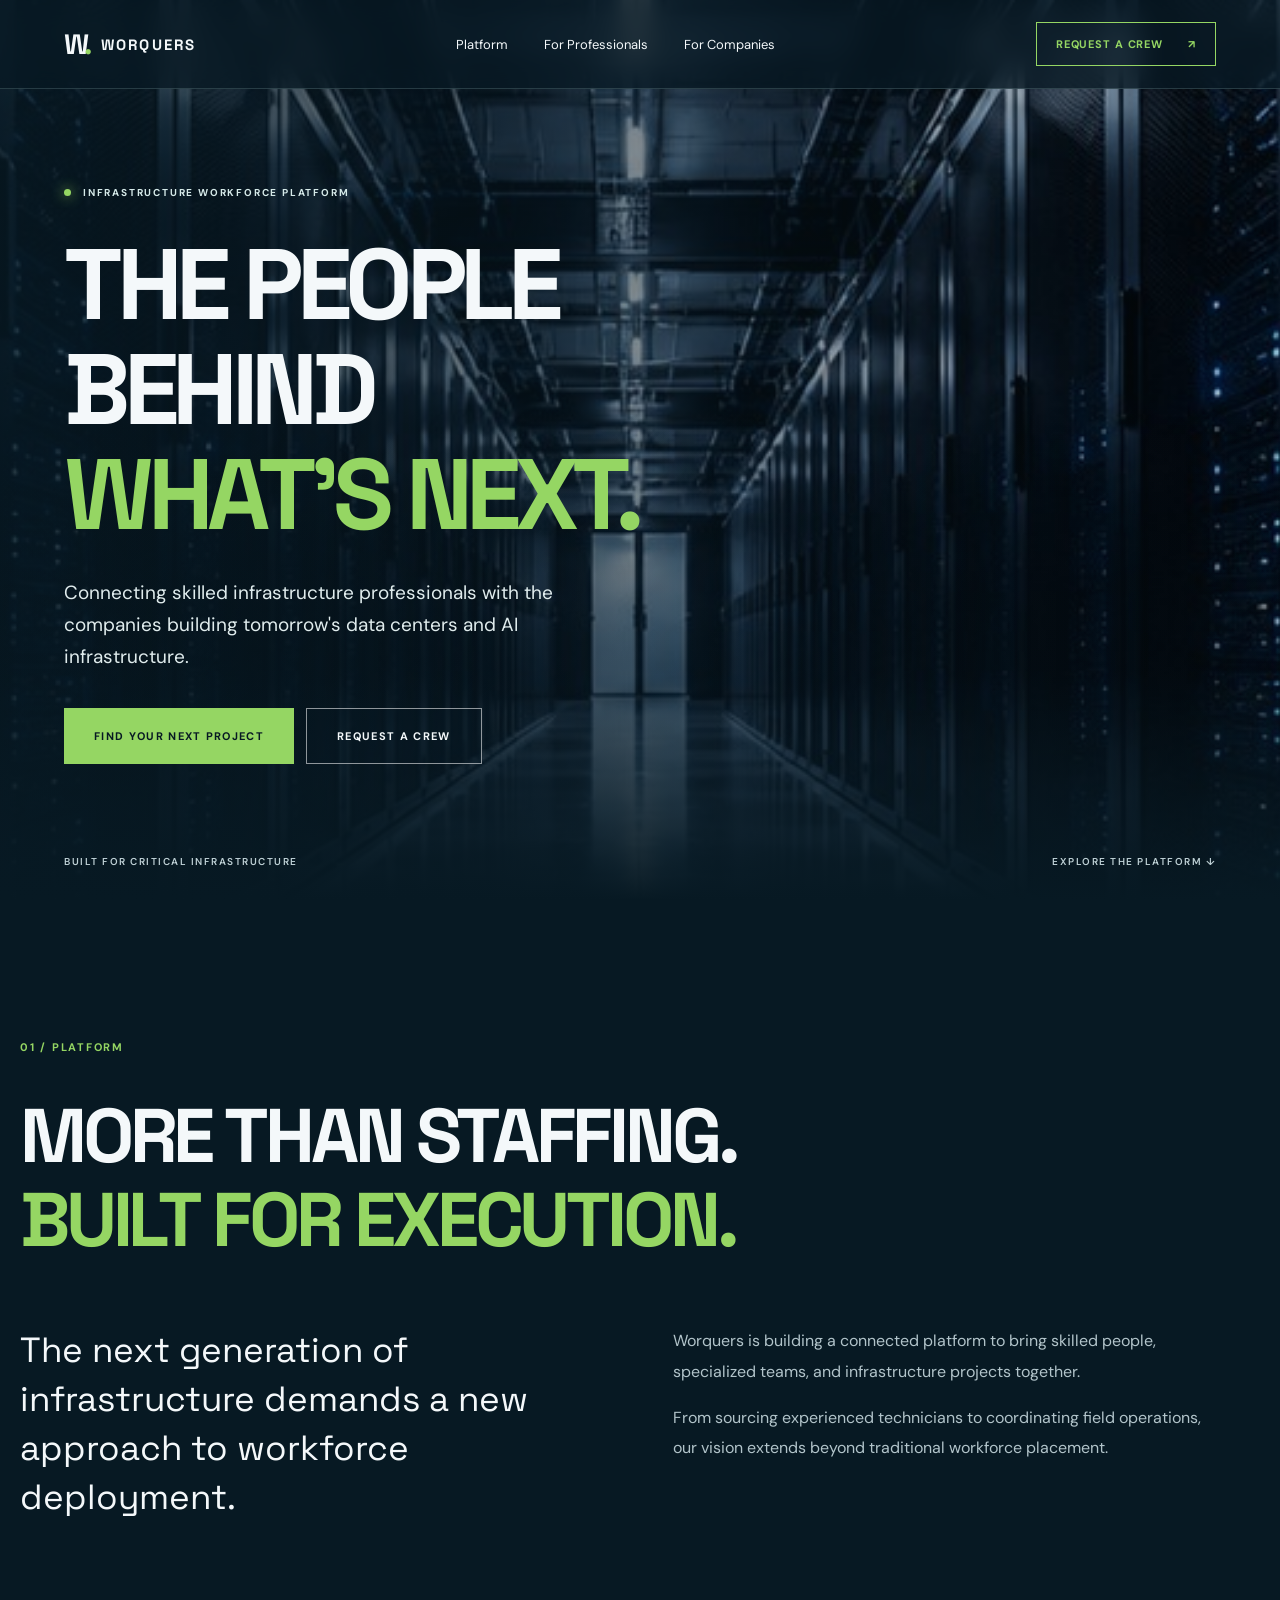
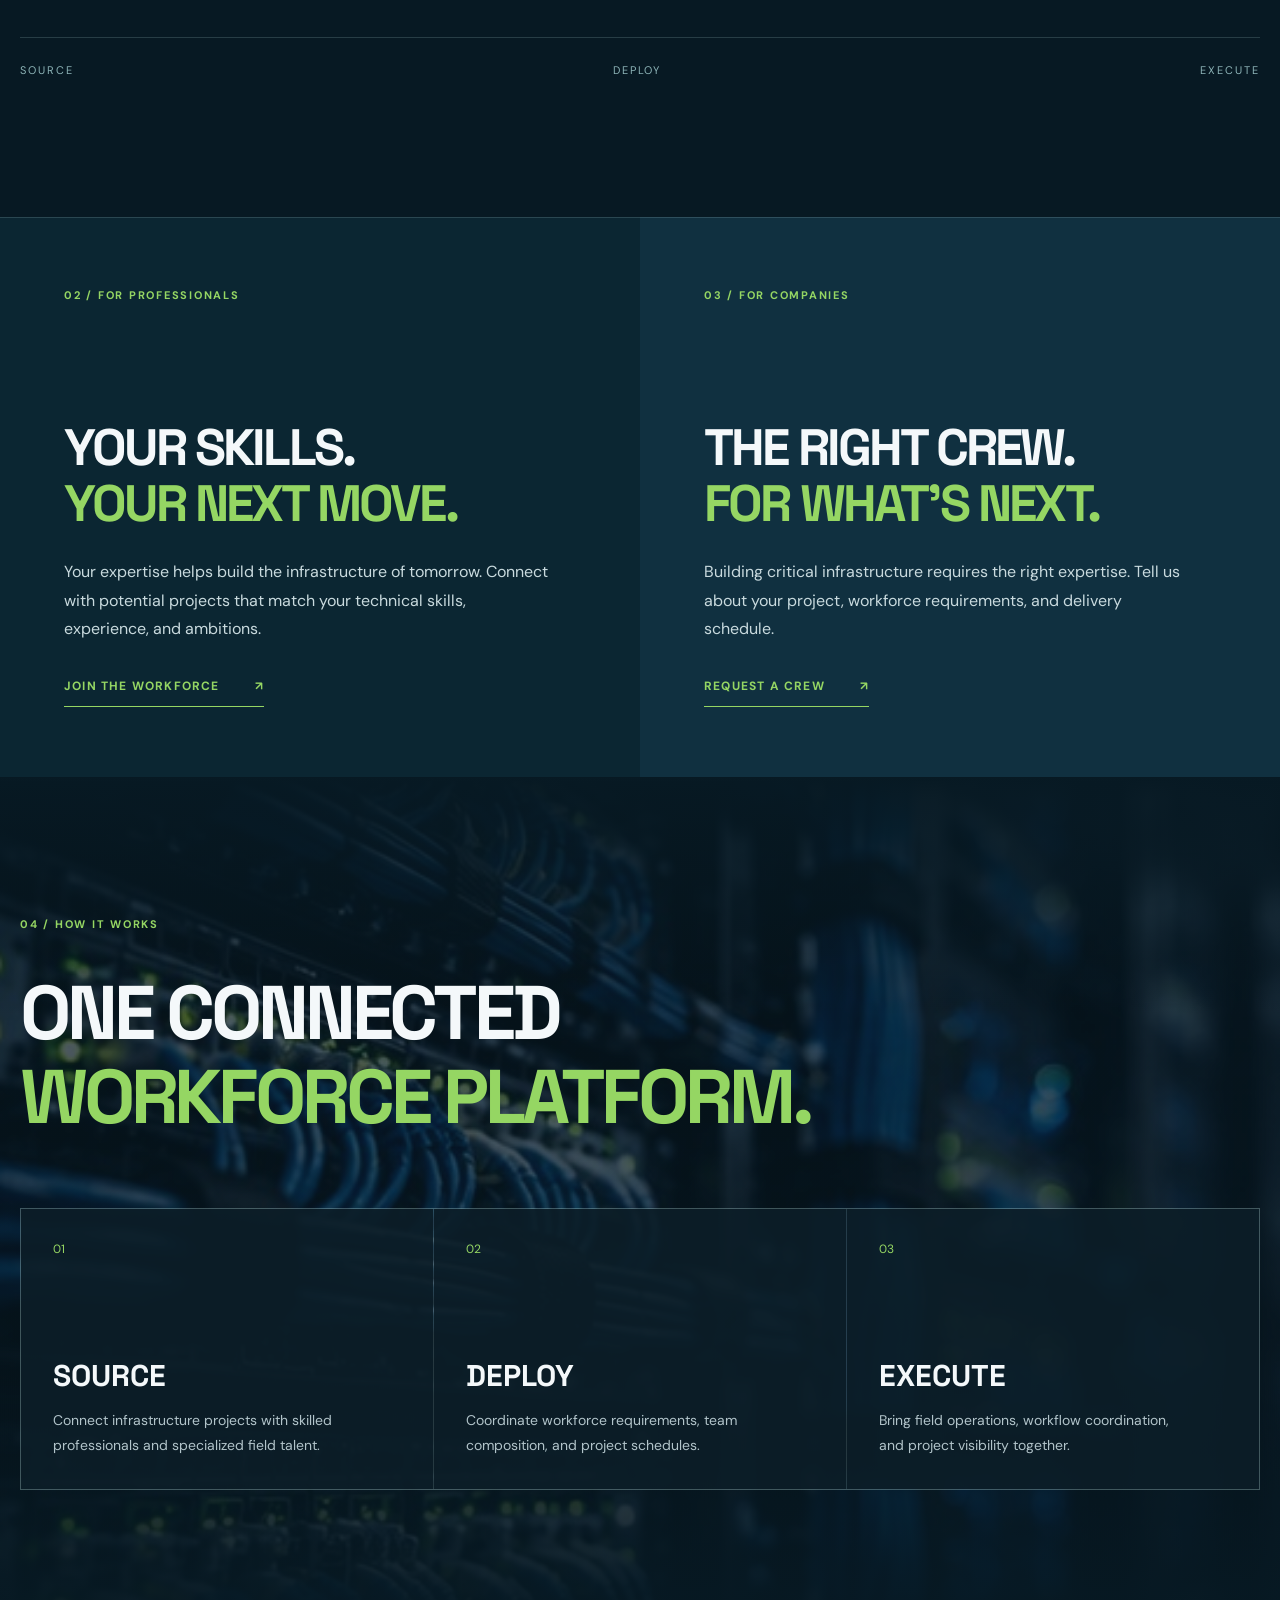
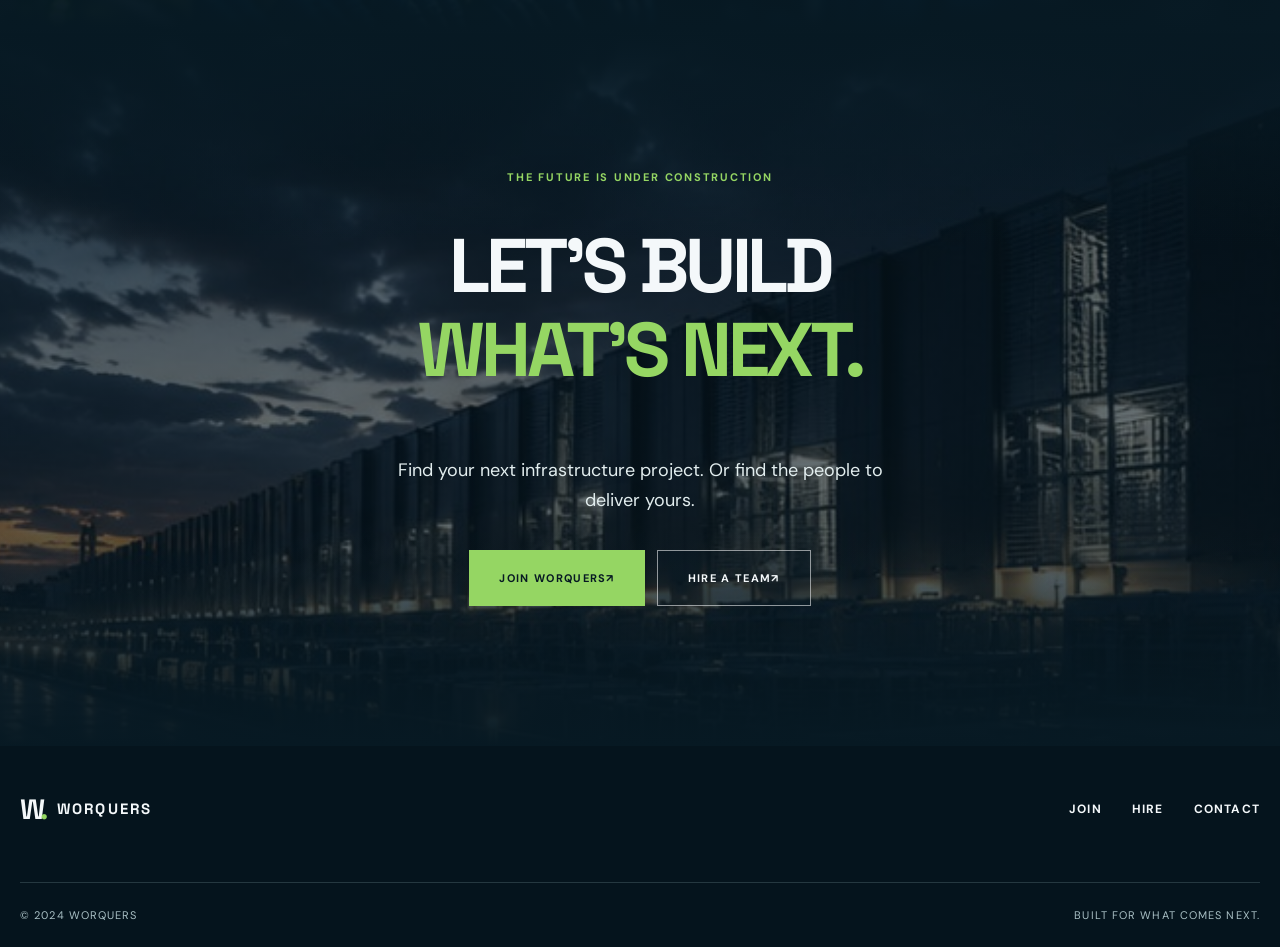
==== index.html @ f6c460f7 "google analytics" ====
<!DOCTYPE html>
<html lang="en">

<head>
  <!-- Google tag (gtag.js) -->
  <script async src="https://www.googletagmanager.com/gtag/js?id=G-PZF5HJV516"></script>
  <script>
    window.dataLayer = window.dataLayer || [];
    function gtag() { dataLayer.push(arguments); }
    gtag('js', new Date());

    gtag('config', 'G-PZF5HJV516');
  </script>
  <meta charset="UTF-8">
  <meta name="viewport" content="width=device-width, initial-scale=1">

  <meta name="theme-color" content="#071923">

  <meta name="description"
    content="Worquers connects skilled infrastructure professionals with the companies building the next generation of data centers.">

  <title>Worquers — The People Behind What's Next</title>

  <link rel="preconnect" href="https://fonts.googleapis.com">

  <link rel="preconnect" href="https://fonts.gstatic.com" crossorigin>

  <link
    href="https://fonts.googleapis.com/css2?family=DM+Sans:wght@400;500;600;700&family=Space+Grotesk:wght@400;500;600;700&display=swap"
    rel="stylesheet">

  <link rel="stylesheet" href="style.css">
</head>

<body>

  <!-- HEADER -->

  <header class="site-header">
    <div class="nav-container">

      <a class="brand" href="#top" aria-label="Worquers home">
        <span class="brand-mark">W<span>.</span></span>
        <span class="brand-name">WORQUERS</span>
      </a>

      <nav class="desktop-nav" aria-label="Main navigation">
        <a href="#platform">Platform</a>
        <a href="#professionals">For Professionals</a>
        <a href="#companies">For Companies</a>
      </nav>

      <a class="header-cta" href="mailto:hire@worquers.com?subject=Request%20a%20Crew">
        REQUEST A CREW <span>↗</span>
      </a>

      <details class="mobile-menu">
        <summary aria-label="Open navigation menu">
          <span class="menu-icon"></span>
        </summary>

        <nav aria-label="Mobile navigation">
          <a href="#platform">Platform</a>
          <a href="#professionals">For Professionals</a>
          <a href="#companies">For Companies</a>
          <a class="btn btn-primary" href="join.html">
            JOIN WORQUERS
          </a>
          <a href="mailto:hire@worquers.com">Request a Crew</a>
        </nav>
      </details>

    </div>
  </header>


  <main id="top">

    <!-- HERO -->

    <section class="hero" aria-labelledby="hero-title">

      <div class="hero-background" aria-hidden="true"></div>

      <div class="hero-inner">

        <div class="hero-content">

          <div class="eyebrow">
            <span class="status-dot"></span>
            INFRASTRUCTURE WORKFORCE PLATFORM
          </div>

          <h1 id="hero-title">
            THE PEOPLE<br>
            BEHIND<br>
            <span>WHAT'S NEXT.</span>
          </h1>

          <p class="hero-description">
            Connecting skilled infrastructure
            professionals with the companies
            building tomorrow's data centers
            and AI infrastructure.
          </p>

          <div class="hero-buttons">

            <a class="btn btn-primary" href="join.html">
              FIND YOUR NEXT PROJECT
            </a>

            <a class="btn btn-outline" href="mailto:hire@worquers.com?subject=Request%20a%20Crew">
              REQUEST A CREW
            </a>

          </div>

        </div>

      </div>

      <div class="hero-bottom">
        <span>BUILT FOR CRITICAL INFRASTRUCTURE</span>
        <span>EXPLORE THE PLATFORM ↓</span>
      </div>

    </section>


    <!-- PLATFORM -->

    <section class="platform section" id="platform">

      <div class="container">

        <div class="section-heading">
          <span class="section-number">01 / PLATFORM</span>

          <h2>
            MORE THAN STAFFING.<br>
            <span>BUILT FOR EXECUTION.</span>
          </h2>
        </div>

        <div class="platform-layout">

          <p class="platform-lead">
            The next generation of infrastructure
            demands a new approach to workforce
            deployment.
          </p>

          <div class="platform-description">
            <p>
              Worquers is building a connected
              platform to bring skilled people,
              specialized teams, and infrastructure
              projects together.
            </p>

            <p>
              From sourcing experienced technicians
              to coordinating field operations,
              our vision extends beyond traditional
              workforce placement.
            </p>
          </div>

        </div>

        <div class="platform-divider"></div>

        <div class="platform-labels">
          <span>SOURCE</span>
          <span>DEPLOY</span>
          <span>EXECUTE</span>
        </div>

      </div>

    </section>


    <!-- TWO AUDIENCES -->

    <section class="audiences">

      <article class="audience-card" id="professionals">

        <span class="audience-number">
          02 / FOR PROFESSIONALS
        </span>

        <div class="audience-content">

          <h2>
            YOUR SKILLS.<br>
            <span>YOUR NEXT MOVE.</span>
          </h2>

          <p>
            Your expertise helps build the
            infrastructure of tomorrow.
            Connect with potential projects
            that match your technical skills,
            experience, and ambitions.
          </p>

          <a class="inline-link" href="join.html">
            JOIN THE WORKFORCE<span>↗</span>
          </a>

        </div>

      </article>

      <article class="audience-card audience-companies" id="companies">

        <span class="audience-number">
          03 / FOR COMPANIES
        </span>

        <div class="audience-content">

          <h2>
            THE RIGHT CREW.<br>
            <span>FOR WHAT'S NEXT.</span>
          </h2>

          <p>
            Building critical infrastructure
            requires the right expertise.
            Tell us about your project,
            workforce requirements, and
            delivery schedule.
          </p>

          <a class="inline-link" href="mailto:hire@worquers.com?subject=Workforce%20Inquiry">
            REQUEST A CREW <span>↗</span>
          </a>

        </div>

      </article>

    </section>


    <!-- CAPABILITIES -->

    <section class="capabilities section" id="capabilities">

      <div class="capabilities-background" aria-hidden="true"></div>

      <div class="container">

        <span class="section-number">
          04 / HOW IT WORKS
        </span>

        <h2>
          ONE CONNECTED<br>
          <span>WORKFORCE PLATFORM.</span>
        </h2>

        <div class="capability-grid">

          <article class="capability">
            <span class="capability-index">01</span>
            <h3>SOURCE</h3>
            <p>
              Connect infrastructure projects
              with skilled professionals and
              specialized field talent.
            </p>
          </article>

          <article class="capability">
            <span class="capability-index">02</span>
            <h3>DEPLOY</h3>
            <p>
              Coordinate workforce requirements,
              team composition, and project
              schedules.
            </p>
          </article>

          <article class="capability">
            <span class="capability-index">03</span>
            <h3>EXECUTE</h3>
            <p>
              Bring field operations, workflow
              coordination, and project
              visibility together.
            </p>
          </article>

        </div>

      </div>

    </section>


    <!-- FINAL CTA -->

    <section class="closing section">

      <div class="closing-background" aria-hidden="true"></div>

      <div class="container closing-content">

        <span class="section-number">
          THE FUTURE IS UNDER CONSTRUCTION
        </span>

        <h2>
          LET'S BUILD<br>
          <span>WHAT'S NEXT.</span>
        </h2>

        <p>
          Find your next infrastructure project.
          Or find the people to deliver yours.
        </p>

        <div class="hero-buttons closing-buttons">

          <a class="btn btn-primary" href="join.html">
            JOIN WORQUERS <span>↗</span>
          </a>

          <a class="btn btn-outline" href="mailto:hire@worquers.com?subject=Request%20a%20Crew">
            HIRE A TEAM <span>↗</span>
          </a>

        </div>

      </div>

    </section>

  </main>


  <!-- FOOTER -->

  <footer class="footer">

    <div class="container footer-main">

      <a class="brand" href="#top">
        <span class="brand-mark">W<span>.</span></span>
        <span class="brand-name">WORQUERS</span>
      </a>

      <div class="footer-links">
        <a href="join.html">JOIN</a>
        <a href="mailto:hire@worquers.com">HIRE</a>
        <a href="mailto:info@worquers.com">CONTACT</a>
      </div>

    </div>

    <div class="container footer-bottom">
      <span>© 2024 WORQUERS</span>
      <span>BUILT FOR WHAT COMES NEXT.</span>
    </div>

  </footer>

</body>

</html>
---- style.css ----
:root {
    color-scheme: dark;

    --bg: #071923;
    --surface: #0b2632;

    --white: #f4f8fa;
    --muted: #b2c4ca;

    --blue: #0068af;
    --teal: #04778c;
    --green: #3aa675;
    --lime: #95d663;

    --line: rgba(180, 220, 220, 0.18);

    --font: "DM Sans", sans-serif;
    --display: "Space Grotesk", sans-serif;
}

/* RESET */

* {
    box-sizing: border-box;
}

html {
    scroll-behavior: smooth;
    scroll-padding-top: 90px;
}

body {
    margin: 0;
    background: var(--bg);
    color: var(--white);
    font-family: var(--font);
}

a {
    text-decoration: none;
    color: inherit;
}

a:focus-visible,
summary:focus-visible {
    outline: 2px solid var(--lime);
    outline-offset: 4px;
}

h1,
h2,
h3,
p {
    margin-top: 0;
}

h1,
h2,
h3 {
    font-family: var(--display);
}

.container {
    width: min(100% - 40px, 1320px);
    margin-inline: auto;
}

/* HEADER */

.site-header {
    position: absolute;
    top: 0;
    left: 0;
    z-index: 100;
    width: 100%;
    background: rgba(7, 25, 35, 0.75);
    backdrop-filter: blur(14px);
    border-bottom: 1px solid var(--line);
}

.nav-container {
    max-width: 1440px;
    min-height: 78px;
    margin: auto;
    padding: 0 24px;

    display: flex;
    align-items: center;
    justify-content: space-between;
    gap: 20px;
}

.brand {
    display: inline-flex;
    align-items: center;
    gap: 13px;
    white-space: nowrap;
}

.brand-mark {
    font: 700 28px var(--display);
    letter-spacing: -0.14em;
}

.brand-mark span {
    color: var(--lime);
}

.brand-name {
    font: 700 15px var(--display);
    letter-spacing: 0.14em;
}

.desktop-nav,
.header-cta {
    display: none;
}

.mobile-menu {
    position: relative;
}

.mobile-menu summary {
    width: 44px;
    height: 44px;
    display: flex;
    align-items: center;
    justify-content: center;
    border: 1px solid var(--line);
    cursor: pointer;
    list-style: none;
}

.mobile-menu summary::-webkit-details-marker {
    display: none;
}

.menu-icon,
.menu-icon::before,
.menu-icon::after {
    display: block;
    width: 20px;
    height: 2px;
    position: relative;
    background: var(--white);
}

.menu-icon::before,
.menu-icon::after {
    content: "";
    position: absolute;
    left: 0;
}

.menu-icon::before {
    top: -6px;
}

.menu-icon::after {
    top: 6px;
}

.mobile-menu nav {
    position: absolute;
    top: 55px;
    right: 0;
    width: min(300px, 85vw);
    padding: 12px;
    background: #0a2531;
    border: 1px solid var(--line);
    box-shadow: 0 20px 50px #0007;
}

.mobile-menu nav a {
    display: block;
    padding: 14px;
    border-bottom: 1px solid var(--line);
    font-size: 14px;
}

/* HERO */

.hero {
    position: relative;
    isolation: isolate;
    display: flex;
    align-items: center;
    min-height: 760px;
    min-height: 100svh;
    padding: 145px 0 110px;
    overflow: hidden;
}

.hero-background {
    position: absolute;
    inset: 0;
    z-index: -2;

    background:
        linear-gradient(90deg,
            rgba(7, 25, 35, 0.85) 0%,
            rgba(7, 25, 35, 0.47) 55%,
            rgba(7, 25, 35, 0.18) 100%),
        url("worquers-background-images/hero-datacenter.jpg") center / cover no-repeat;
}

.hero::after {
    content: "";
    position: absolute;
    inset: 0;
    z-index: -1;
    pointer-events: none;

    background: linear-gradient(to bottom,
            transparent 45%,
            rgba(7, 25, 35, 0.15) 75%,
            var(--bg) 100%);
}

.hero-inner {
    width: min(100% - 48px, 1320px);
    margin: auto;
}

.hero-content {
    max-width: 820px;
}

.eyebrow {
    display: flex;
    align-items: center;
    gap: 12px;
    margin-bottom: 33px;
    font-size: 10px;
    font-weight: 700;
    letter-spacing: 0.18em;
    color: #d6eae9;
}

.status-dot {
    width: 7px;
    height: 7px;
    flex-shrink: 0;
    border-radius: 50%;
    background: var(--lime);
    box-shadow: 0 0 13px var(--lime);
}

h1 {
    font-size: clamp(46px, 9vw, 100px);
    line-height: 1.05;
    letter-spacing: -0.065em;
    margin-bottom: 30px;
}

h1 span {
    color: var(--lime);
}

.hero-description {
    max-width: 510px;
    margin-bottom: 35px;
    color: #e0eced;
    font-size: clamp(16px, 1.6vw, 19px);
    line-height: 1.7;
}

.hero-buttons {
    display: flex;
    flex-wrap: wrap;
    gap: 12px;
}


/* WORQUERS — MINIMALIST BUTTONS */

.btn {
    display: inline-flex;
    align-items: center;
    justify-content: center;

    min-height: 56px;
    padding: 18px 30px;

    font-family: var(--font);
    font-size: 11px;
    font-weight: 700;
    letter-spacing: 0.12em;
    text-align: center;

    border-radius: 0;
    transition:
        background-color 0.25s ease,
        border-color 0.25s ease;
}

.btn:hover {
    transform: none;
}

.btn-primary {
    background: var(--lime);
    color: var(--bg);
}

.btn-primary:hover {
    background: #b3e061;
}

.btn-outline {
    background: rgba(7, 25, 35, 0.35);
    border: 1px solid rgba(255, 255, 255, 0.55);
    color: var(--white);
}

.btn-outline:hover {
    border-color: var(--lime);
    background: rgba(7, 25, 35, 0.75);
}


.hero-bottom {
    position: absolute;
    z-index: 2;
    bottom: 32px;
    left: 24px;
    right: 24px;

    display: flex;
    justify-content: space-between;
    gap: 20px;

    font-size: 10px;
    font-weight: 600;
    letter-spacing: 0.15em;
    color: #bed0d5;
}

.hero-bottom span:last-child {
    display: none;
}

/* SHARED SECTION STYLES */

.section {
    position: relative;
    padding: 100px 0;
    isolation: isolate;
    overflow: hidden;
}

.section-number {
    display: block;
    margin-bottom: 40px;
    color: var(--lime);
    font-size: 11px;
    font-weight: 700;
    letter-spacing: 0.16em;
}

h2 {
    font-size: clamp(36px, 6vw, 76px);
    line-height: 1.1;
    letter-spacing: -0.055em;
}

h2 span {
    color: var(--lime);
}

/* PLATFORM */

.platform {
    background: var(--bg);
}

.section-heading {
    margin-bottom: 65px;
}

.platform-layout {
    display: grid;
    grid-template-columns: 1fr;
    gap: 28px;
}

.platform-lead {
    max-width: 550px;
    font-family: var(--display);
    font-size: clamp(22px, 3vw, 35px);
    line-height: 1.4;
}

.platform-description {
    max-width: 540px;
}

.platform-description p {
    color: var(--muted);
    font-size: 16px;
    line-height: 1.9;
}

.platform-divider {
    margin-top: 80px;
    height: 1px;
    background: var(--line);
}

.platform-labels {
    display: flex;
    flex-wrap: wrap;
    justify-content: space-between;
    gap: 20px;
    padding-top: 25px;

    color: #8eb5b8;
    font-size: 11px;
    letter-spacing: 0.18em;
}

/* AUDIENCE SECTIONS */

.audiences {
    display: grid;
    grid-template-columns: 1fr;
}

.audience-card {
    min-height: 500px;
    padding: 65px 28px;
    display: flex;
    flex-direction: column;
    justify-content: space-between;

    background: #0b2632;
    border-top: 1px solid var(--line);
}

.audience-companies {
    background: #103040;
}

.audience-number {
    font-size: 11px;
    font-weight: 700;
    letter-spacing: 0.16em;
    color: var(--lime);
}

.audience-content {
    max-width: 560px;
}

.audience-content h2 {
    font-size: clamp(35px, 4vw, 60px);
    margin-bottom: 25px;
}

.audience-content p {
    max-width: 490px;
    color: #c9dade;
    font-size: 16px;
    line-height: 1.8;
    margin-bottom: 30px;
}

.inline-link {
    display: inline-flex;
    align-items: center;
    gap: 35px;
    padding-bottom: 12px;
    border-bottom: 1px solid var(--lime);

    color: var(--lime);
    font-size: 12px;
    font-weight: 700;
    letter-spacing: 0.1em;
}

.inline-link:hover {
    color: white;
}

/* CAPABILITIES */

.capabilities {
    background: var(--bg);
}

.capabilities-background {
    position: absolute;
    inset: 0;
    z-index: -2;

    background:
        linear-gradient(rgba(7, 25, 35, 0.70),
            rgba(7, 25, 35, 0.77)),
        url("worquers-background-images/capabilities-bg.jpg") center / cover no-repeat;
}

.capabilities::after {
    content: "";
    position: absolute;
    inset: 0;
    z-index: -1;

    background: linear-gradient(to bottom,
            var(--bg),
            transparent 28%,
            transparent 70%,
            var(--bg));
    pointer-events: none;
}

.capability-grid {
    margin-top: 70px;
    display: grid;
    grid-template-columns: 1fr;
    gap: 1px;
    background: var(--line);
    border: 1px solid var(--line);
}

.capability {
    min-height: 280px;
    padding: 32px;

    display: flex;
    flex-direction: column;

    background: rgba(7, 25, 35, 0.87);
}

.capability-index {
    font-size: 12px;
    color: var(--lime);
}

.capability h3 {
    margin-top: auto;
    margin-bottom: 13px;
    font-size: 30px;
}

.capability p {
    max-width: 300px;
    color: var(--muted);
    font-size: 14px;
    line-height: 1.75;
    margin-bottom: 0;
}

/* FINAL CTA */

.closing {
    min-height: 560px;
    display: flex;
    align-items: center;
    text-align: center;
}

.closing-background {
    position: absolute;
    inset: 0;
    z-index: -2;

    background:
        linear-gradient(rgba(7, 25, 35, 0.60),
            rgba(7, 25, 35, 0.65)),
        url("worquers-background-images/closing-bg.jpg") center / cover no-repeat;
}

.closing::after {
    content: "";
    position: absolute;
    inset: 0;
    z-index: -1;

    background: linear-gradient(to bottom,
            var(--bg),
            transparent 30%,
            transparent 70%,
            var(--bg));
    pointer-events: none;
}

.closing-content {
    max-width: 900px;
}

.closing p {
    margin: 28px auto 34px;
    max-width: 500px;
    color: #e2edee;
    font-size: 18px;
    line-height: 1.7;
}

.closing-buttons {
    justify-content: center;
}

/* FOOTER */

.footer {
    padding: 45px 0 25px;
    background: #05141d;
}

.footer-main {
    display: flex;
    flex-direction: column;
    gap: 35px;
    padding-bottom: 55px;
}

.footer-links {
    display: flex;
    flex-wrap: wrap;
    gap: 30px;
    font-size: 12px;
    font-weight: 700;
    letter-spacing: 0.1em;
}

.footer-links a:hover {
    color: var(--lime);
}

.footer-bottom {
    display: flex;
    flex-direction: column;
    gap: 15px;
    padding-top: 25px;

    border-top: 1px solid var(--line);

    color: #a9c0c5;
    font-size: 11px;
    letter-spacing: 0.10em;
}

/* TABLET */

@media (min-width: 700px) {

    .nav-container {
        padding: 0 5%;
    }

    .hero-inner {
        width: min(90%, 1320px);
    }

    .hero-bottom {
        left: 5%;
        right: 5%;
    }

    .platform-layout {
        grid-template-columns: 1fr 1fr;
        gap: 65px;
    }

    .audiences {
        grid-template-columns: 1fr 1fr;
    }

    .audience-card {
        padding: 70px 7%;
    }

    .capability-grid {
        grid-template-columns: repeat(3, 1fr);
    }

    .footer-main {
        flex-direction: row;
        align-items: center;
        justify-content: space-between;
    }

    .footer-bottom {
        flex-direction: row;
        justify-content: space-between;
    }
}

/* DESKTOP */

@media (min-width: 1024px) {

    .nav-container {
        min-height: 88px;
    }

    .desktop-nav {
        display: flex;
        align-items: center;
        gap: 36px;
        font-size: 13px;
    }

    .desktop-nav a:hover {
        color: var(--lime);
    }

    .header-cta {
        display: inline-flex;
        align-items: center;
        gap: 25px;

        padding: 14px 19px;
        border: 1px solid var(--lime);

        color: var(--lime);
        font-size: 11px;
        font-weight: 700;
        letter-spacing: 0.08em;
    }

    .header-cta:hover {
        background: rgba(149, 214, 99, 0.12);
    }

    .mobile-menu {
        display: none;
    }

    .hero {
        padding-top: 160px;
    }

    .hero-background {
        background-position: center;
    }

    .hero-content {
        max-width: 780px;
    }

    .hero-bottom span:last-child {
        display: inline;
    }

    .section {
        padding: 140px 0;
    }

    .audience-card {
        min-height: 560px;
        padding: 70px 10%;
    }
}

/* SMALL MOBILE */

@media (max-width: 480px) {

    .brand-name {
        font-size: 13px;
    }

    .hero {
        min-height: 720px;
    }

    .hero-buttons .btn {
        width: 100%;
    }

    h1 {
        font-size: clamp(43px, 10.5vw, 60px);
    }

    .eyebrow {
        font-size: 9px;
    }
}

/* ACCESSIBILITY */

@media (prefers-reduced-motion: reduce) {

    html {
        scroll-behavior: auto;
    }

    .btn {
        transition: none;
    }

    .btn:hover {
        transform: none;
    }
}
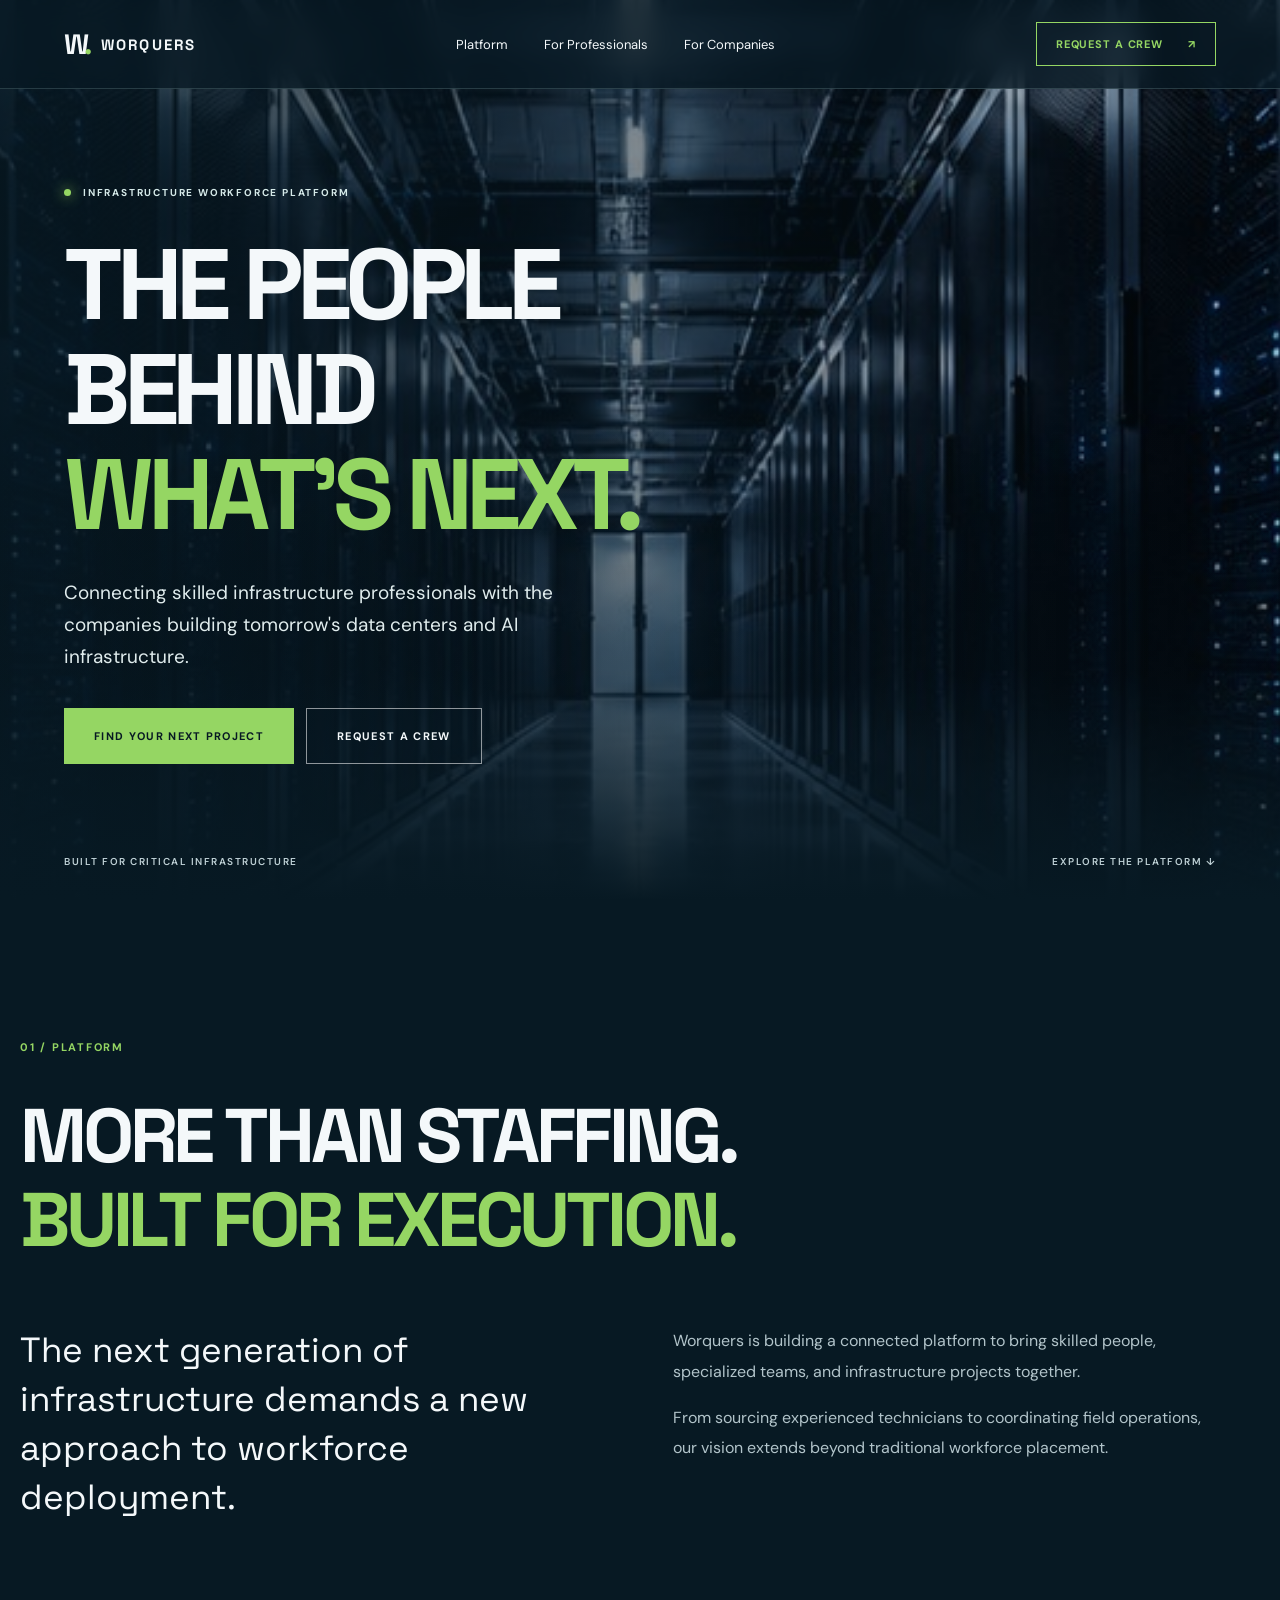
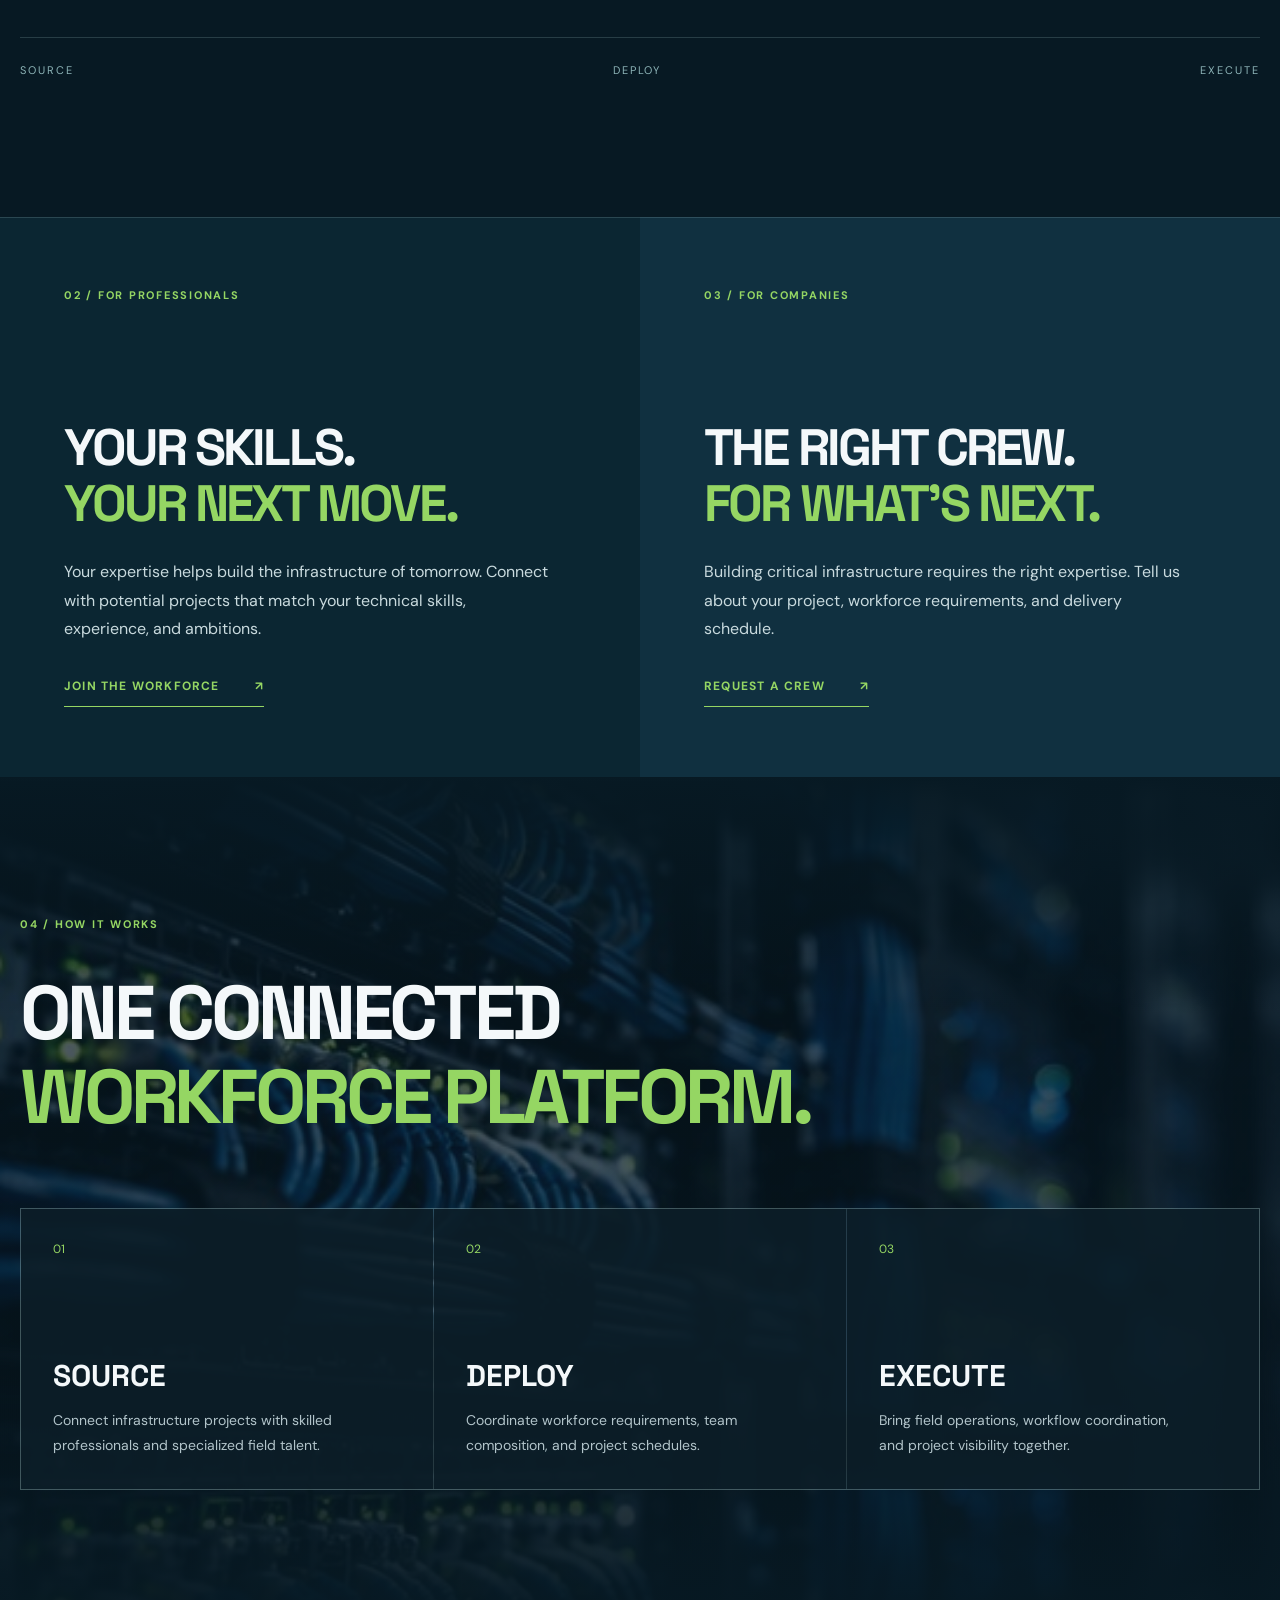
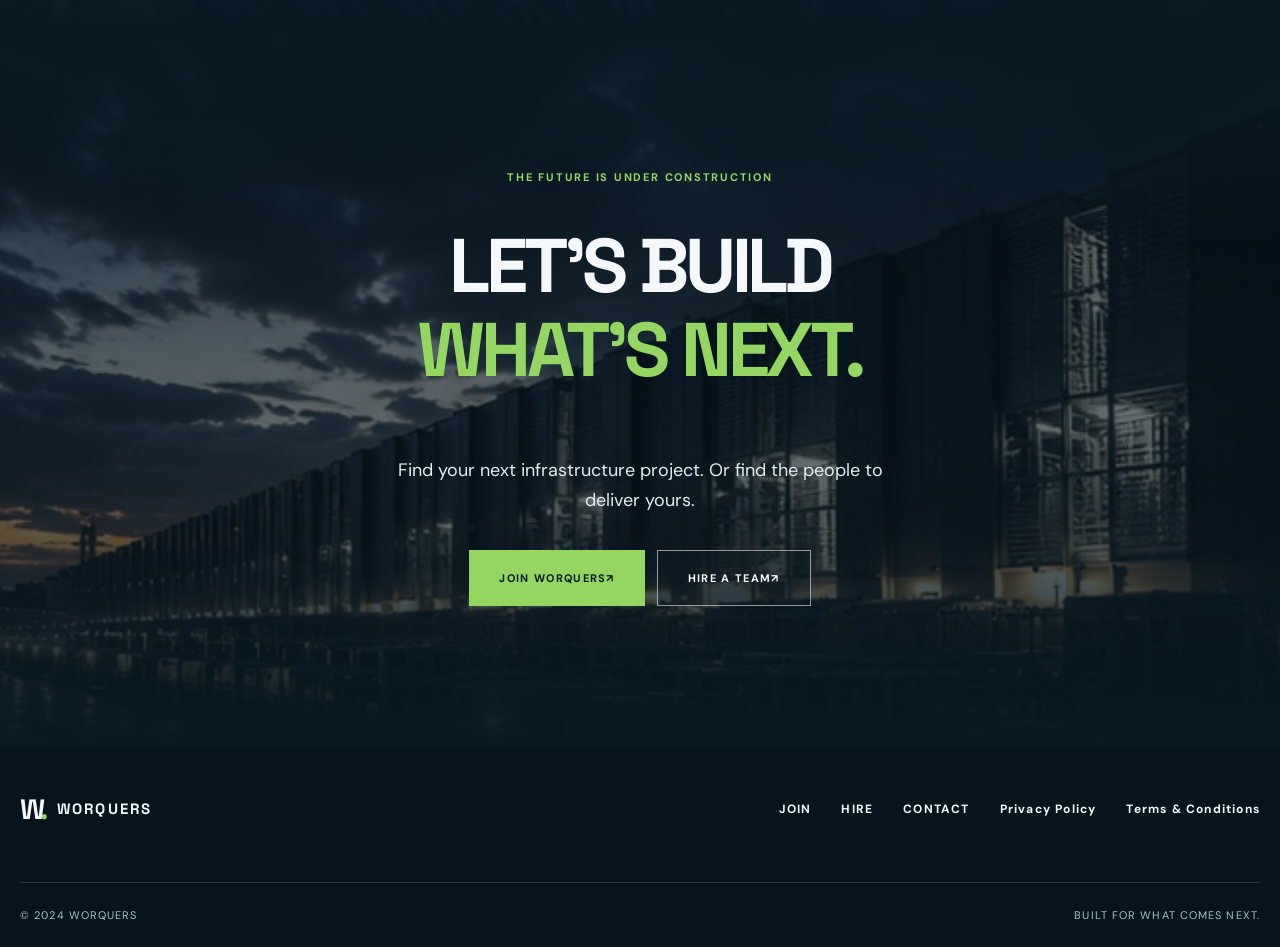
==== commit 9debbc50: "terms" ====
--- a/index.html
+++ b/index.html
@@ -2,6 +2,7 @@
 <html lang="en">
 
 <head>
+
   <!-- Google tag (gtag.js) -->
   <script async src="https://www.googletagmanager.com/gtag/js?id=G-PZF5HJV516"></script>
   <script>
@@ -11,6 +12,8 @@
 
     gtag('config', 'G-PZF5HJV516');
   </script>
+
+
   <meta charset="UTF-8">
   <meta name="viewport" content="width=device-width, initial-scale=1">
 
@@ -356,18 +359,30 @@
       </a>
 
       <div class="footer-links">
+
         <a href="join.html">JOIN</a>
         <a href="mailto:hire@worquers.com">HIRE</a>
         <a href="mailto:info@worquers.com">CONTACT</a>
+        <a href="privacy.html">Privacy Policy</a>
+        <a href="terms.html">Terms & Conditions</a>
       </div>
 
     </div>
 
     <div class="container footer-bottom">
+
+
+
       <span>© 2024 WORQUERS</span>
+
       <span>BUILT FOR WHAT COMES NEXT.</span>
+
     </div>
 
+
+
+
+
   </footer>
 
 </body>
--- a/style.css
+++ b/style.css
@@ -794,4 +794,22 @@
     .btn:hover {
         transform: none;
     }
+}
+
+
+.footer-legal {
+    display: flex;
+    flex-wrap: wrap;
+    gap: 24px;
+    margin-top: 20px;
+}
+
+.footer-legal a {
+    color: #b2c4ca;
+    font-size: 12px;
+    text-decoration: none;
+}
+
+.footer-legal a:hover {
+    color: #95d663;
 }
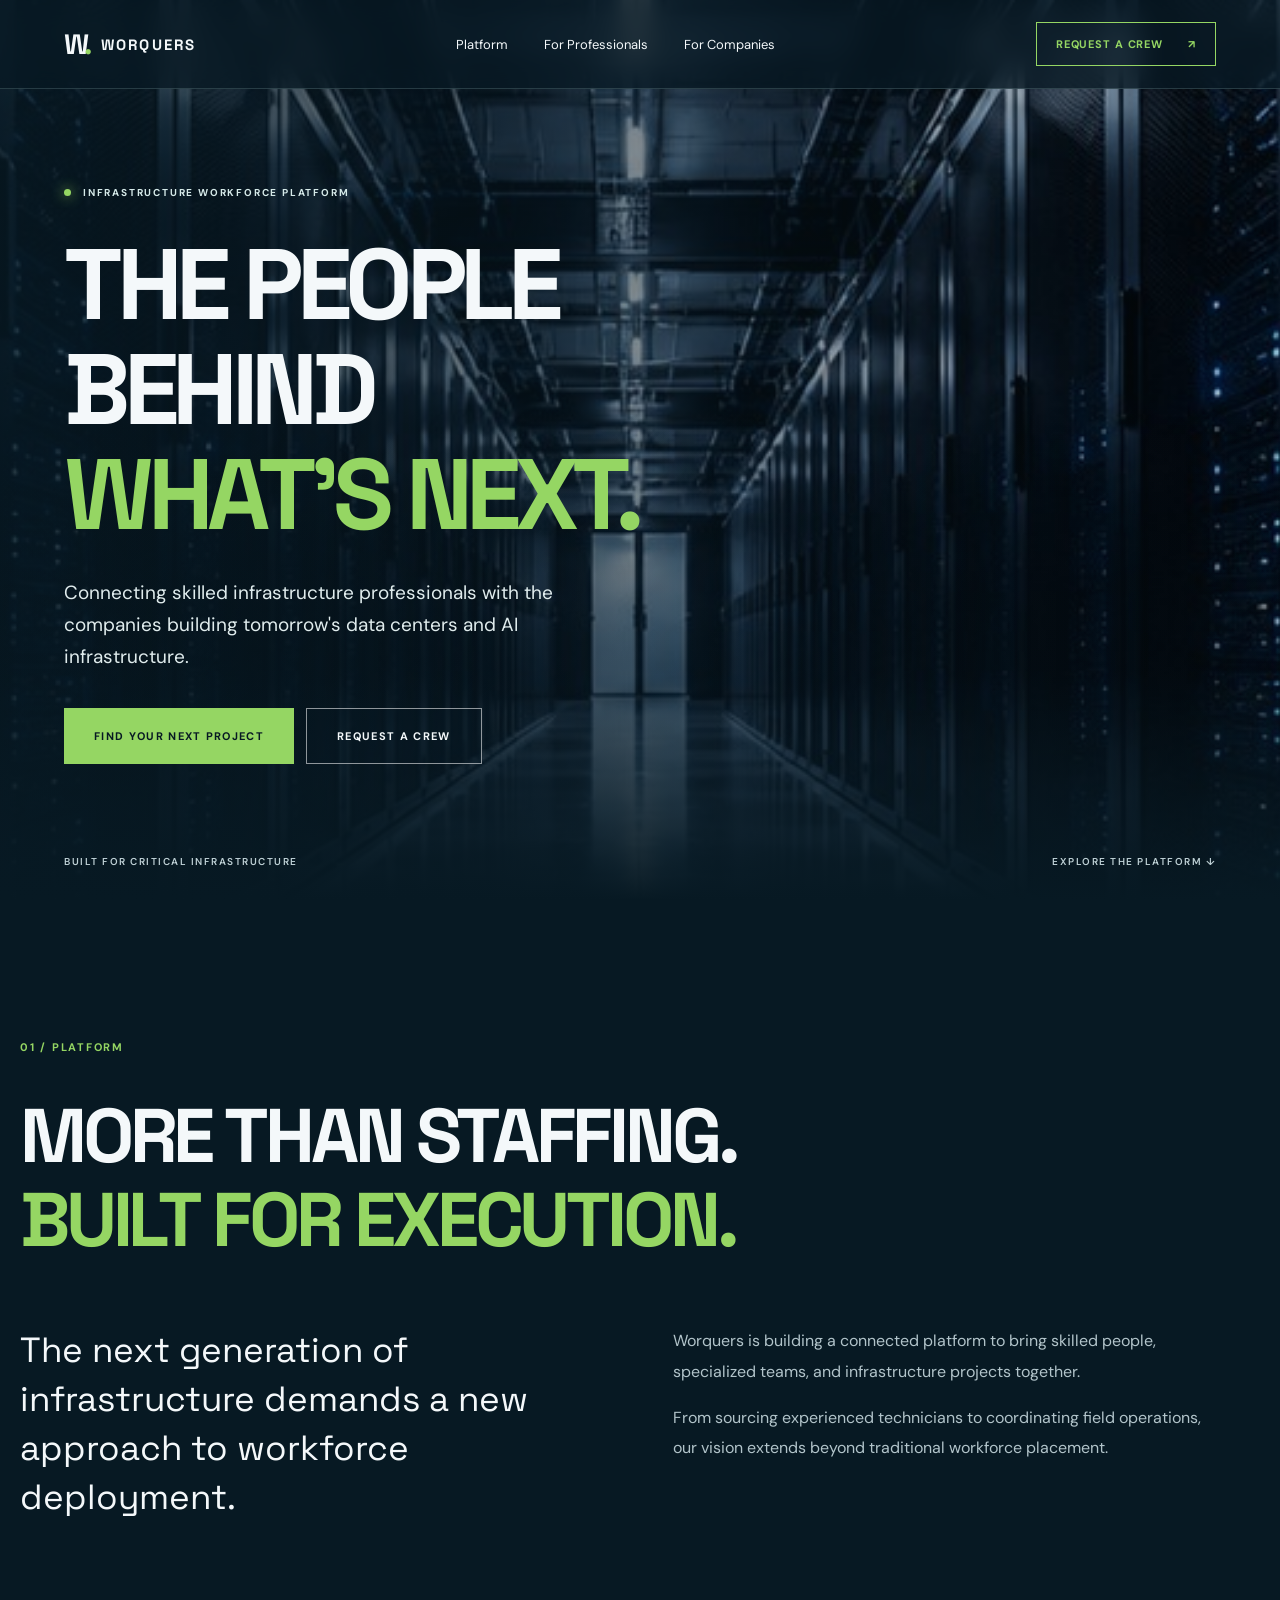
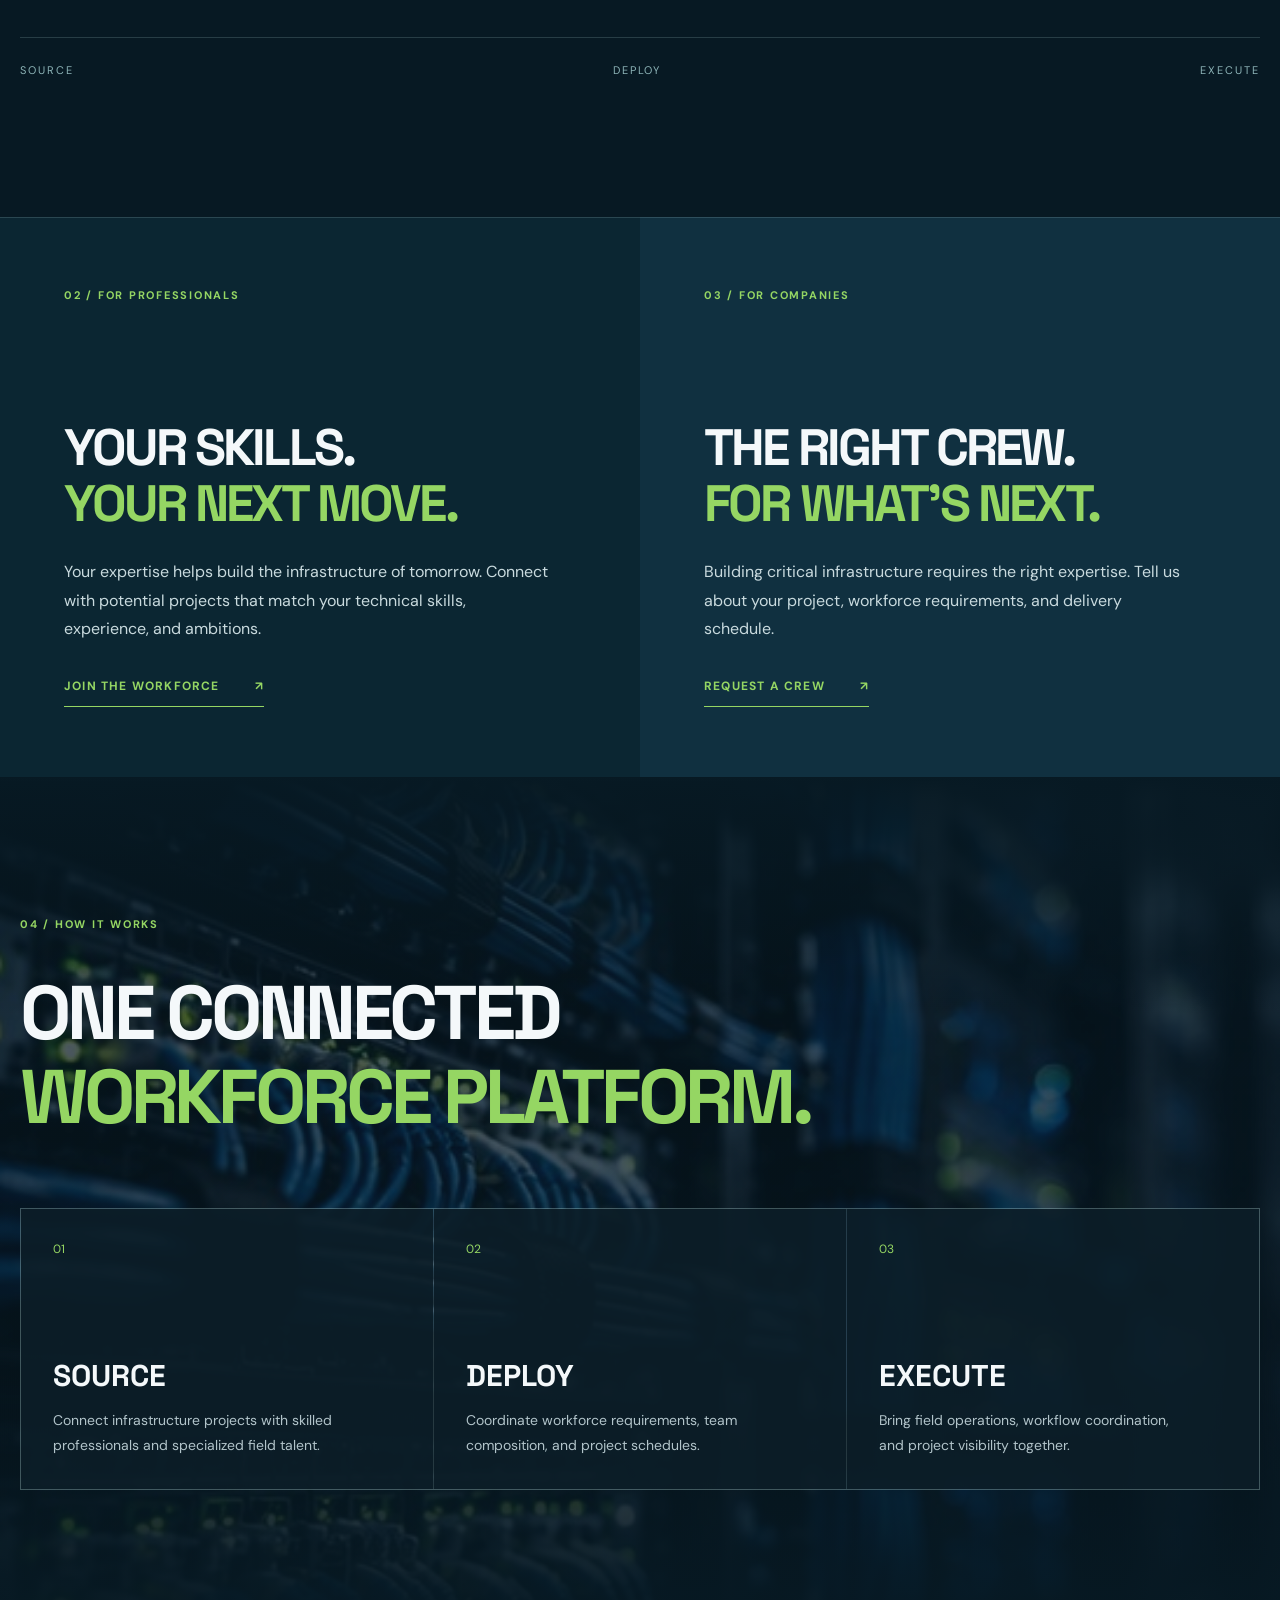
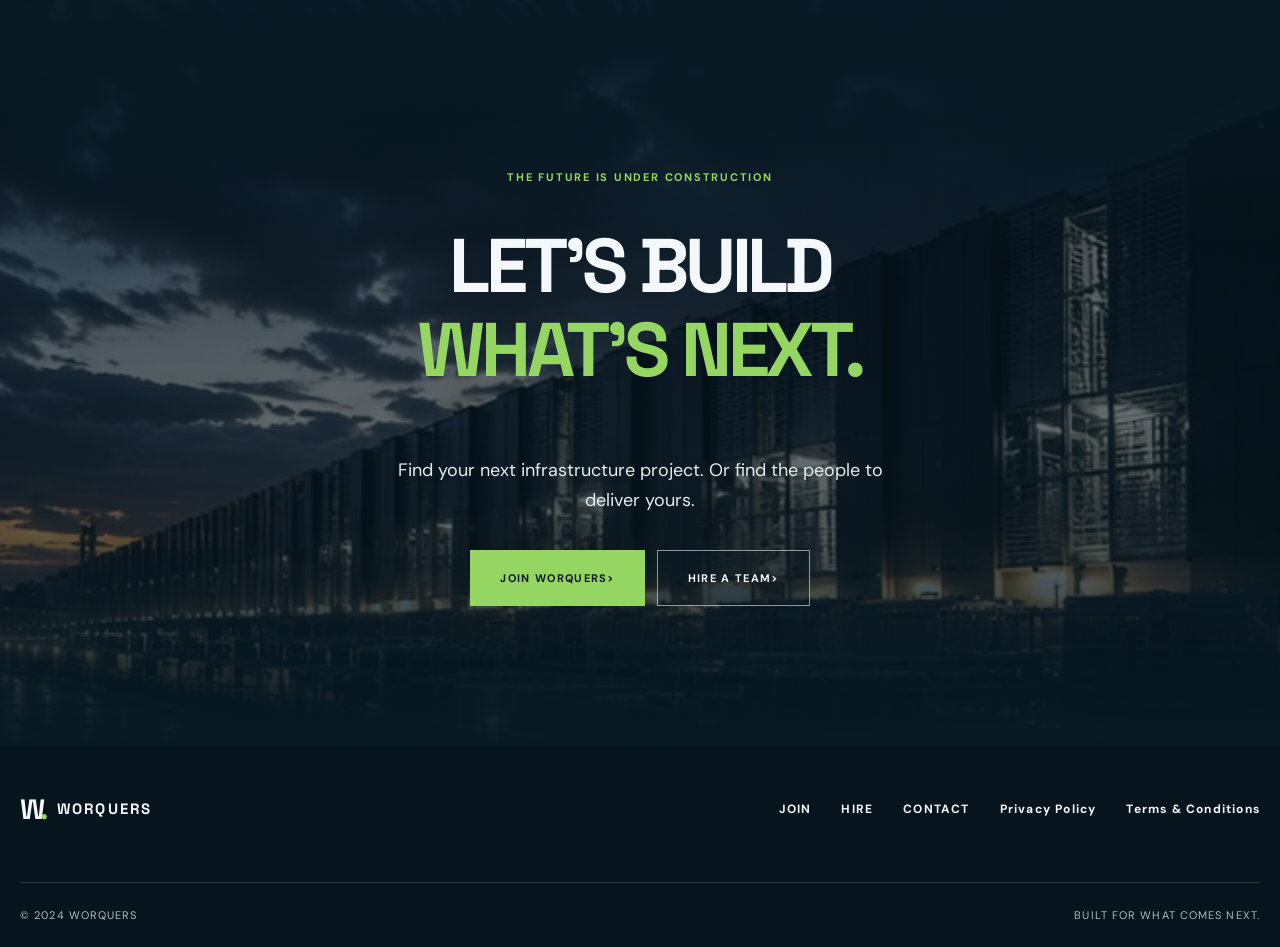
==== commit 506aa98a: "Update index.html" ====
--- a/index.html
+++ b/index.html
@@ -331,11 +331,11 @@
         <div class="hero-buttons closing-buttons">
 
           <a class="btn btn-primary" href="join.html">
-            JOIN WORQUERS <span>↗</span>
+            JOIN WORQUERS <span>></span>
           </a>
 
           <a class="btn btn-outline" href="mailto:hire@worquers.com?subject=Request%20a%20Crew">
-            HIRE A TEAM <span>↗</span>
+            HIRE A TEAM <span>></span>
           </a>
 
         </div>
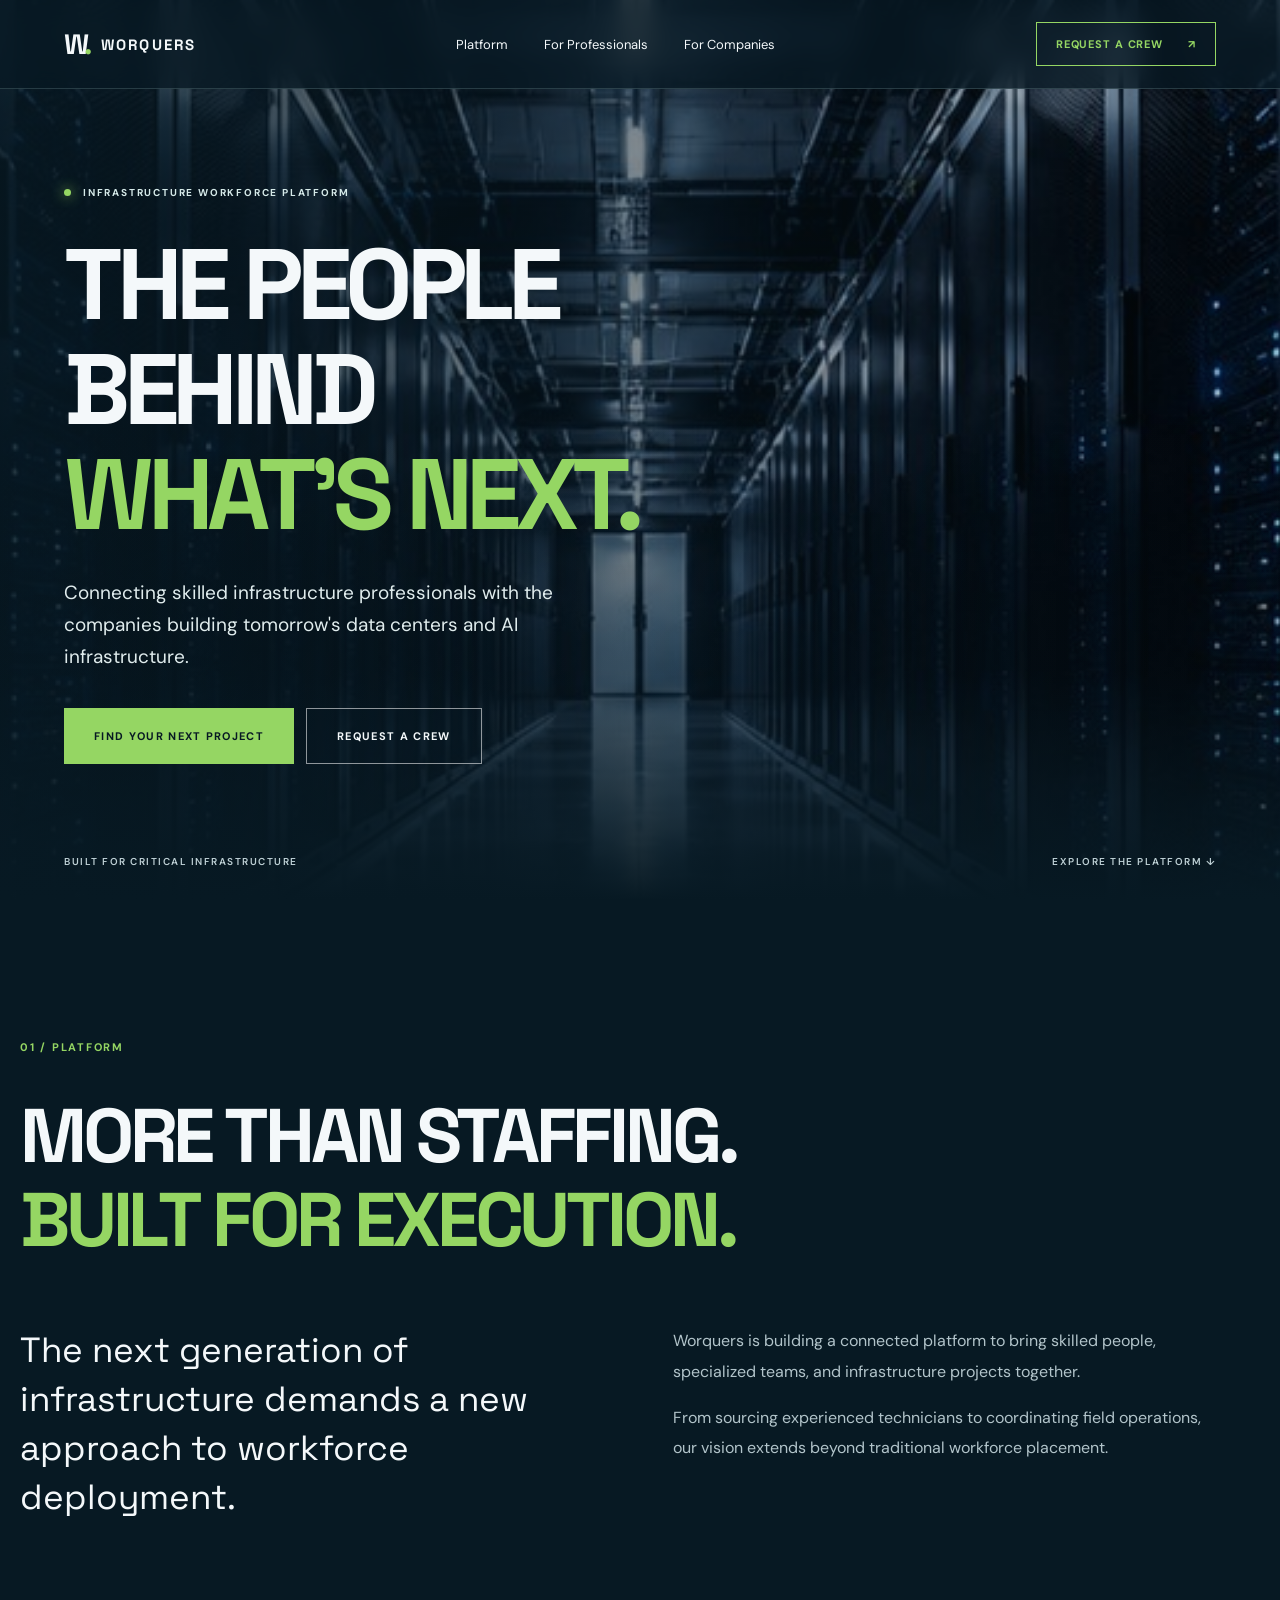
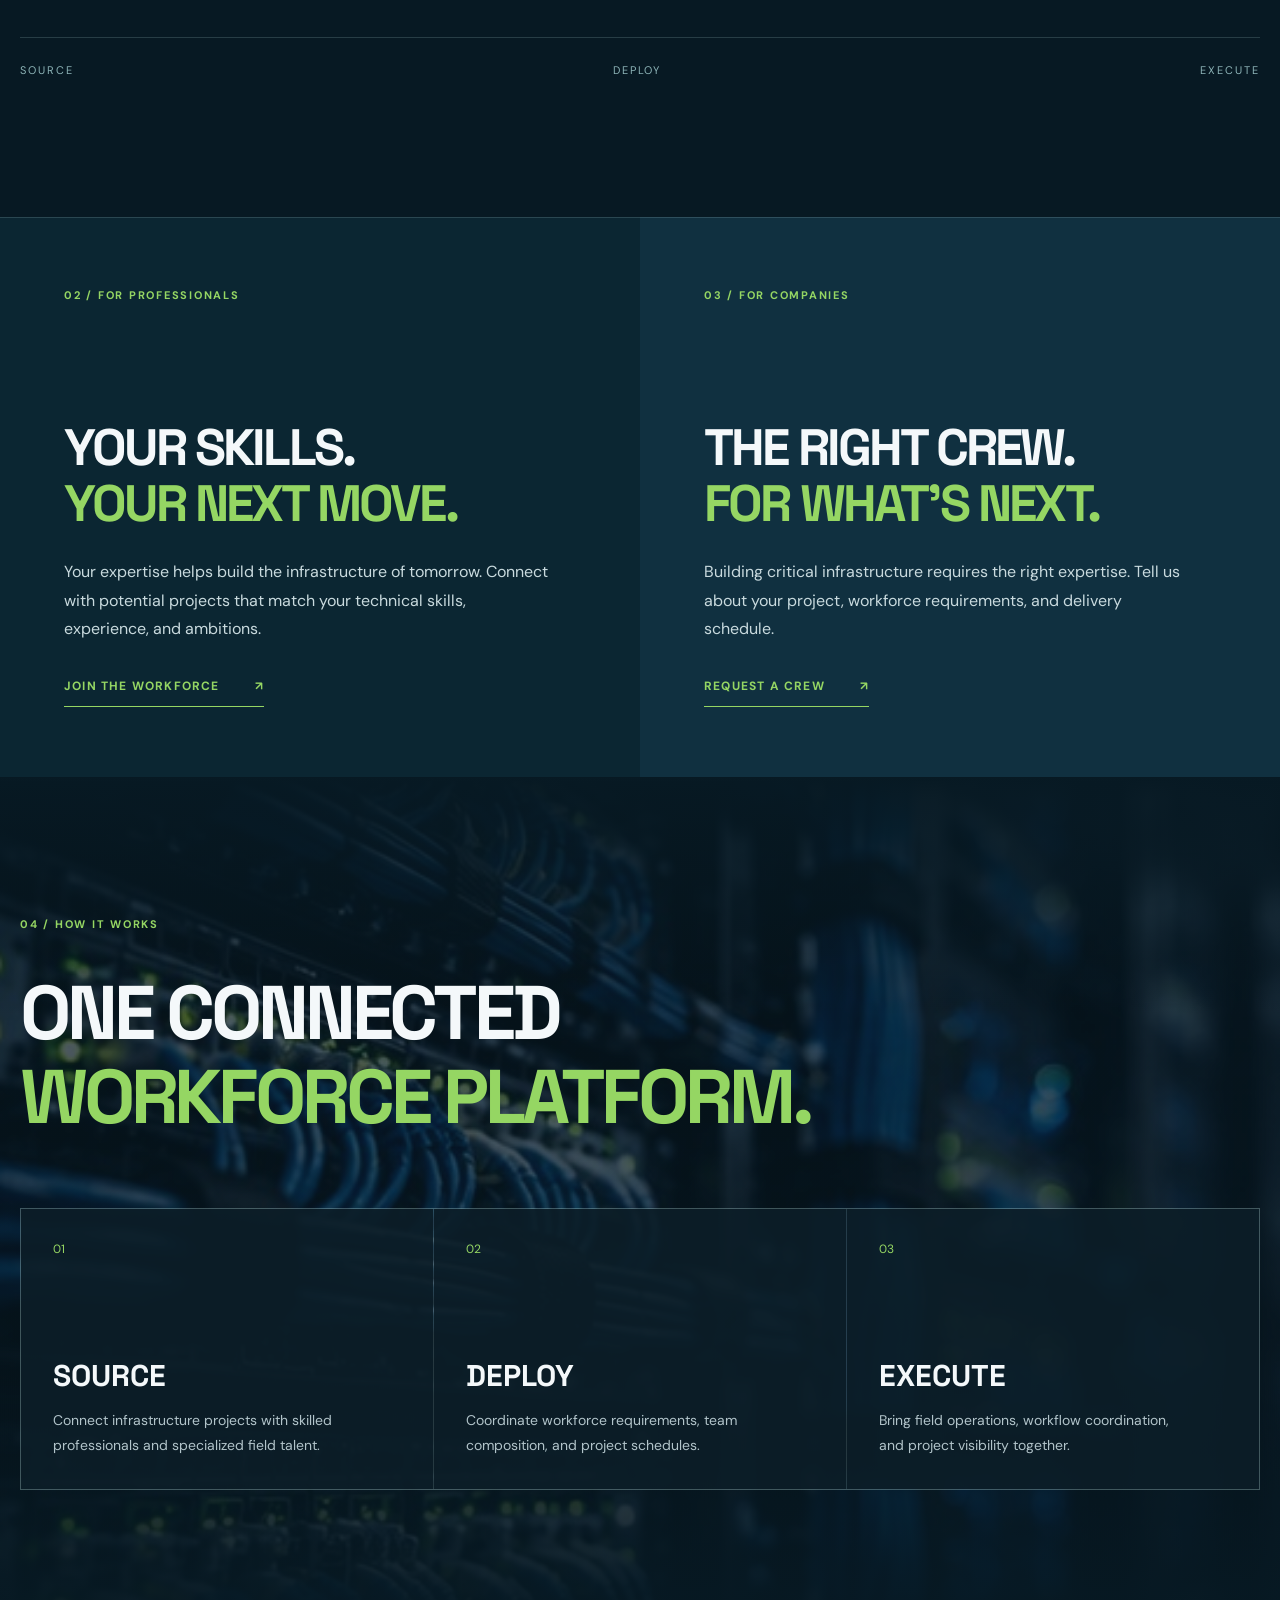
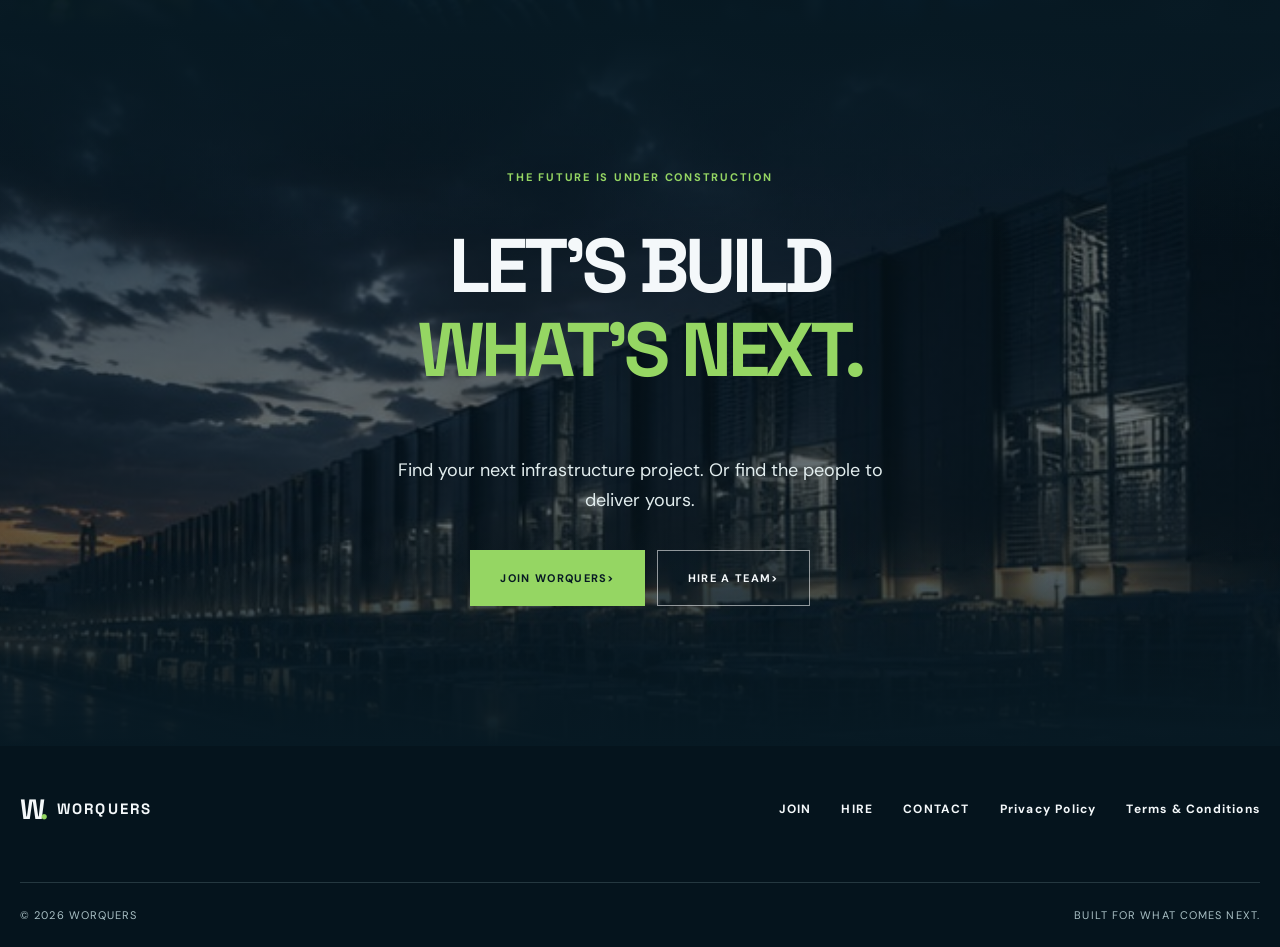
==== commit f17c87ca: "year" ====
--- a/index.html
+++ b/index.html
@@ -373,7 +373,7 @@
 
 
 
-      <span>© 2024 WORQUERS</span>
+      <span>© 2026 WORQUERS</span>
 
       <span>BUILT FOR WHAT COMES NEXT.</span>
 
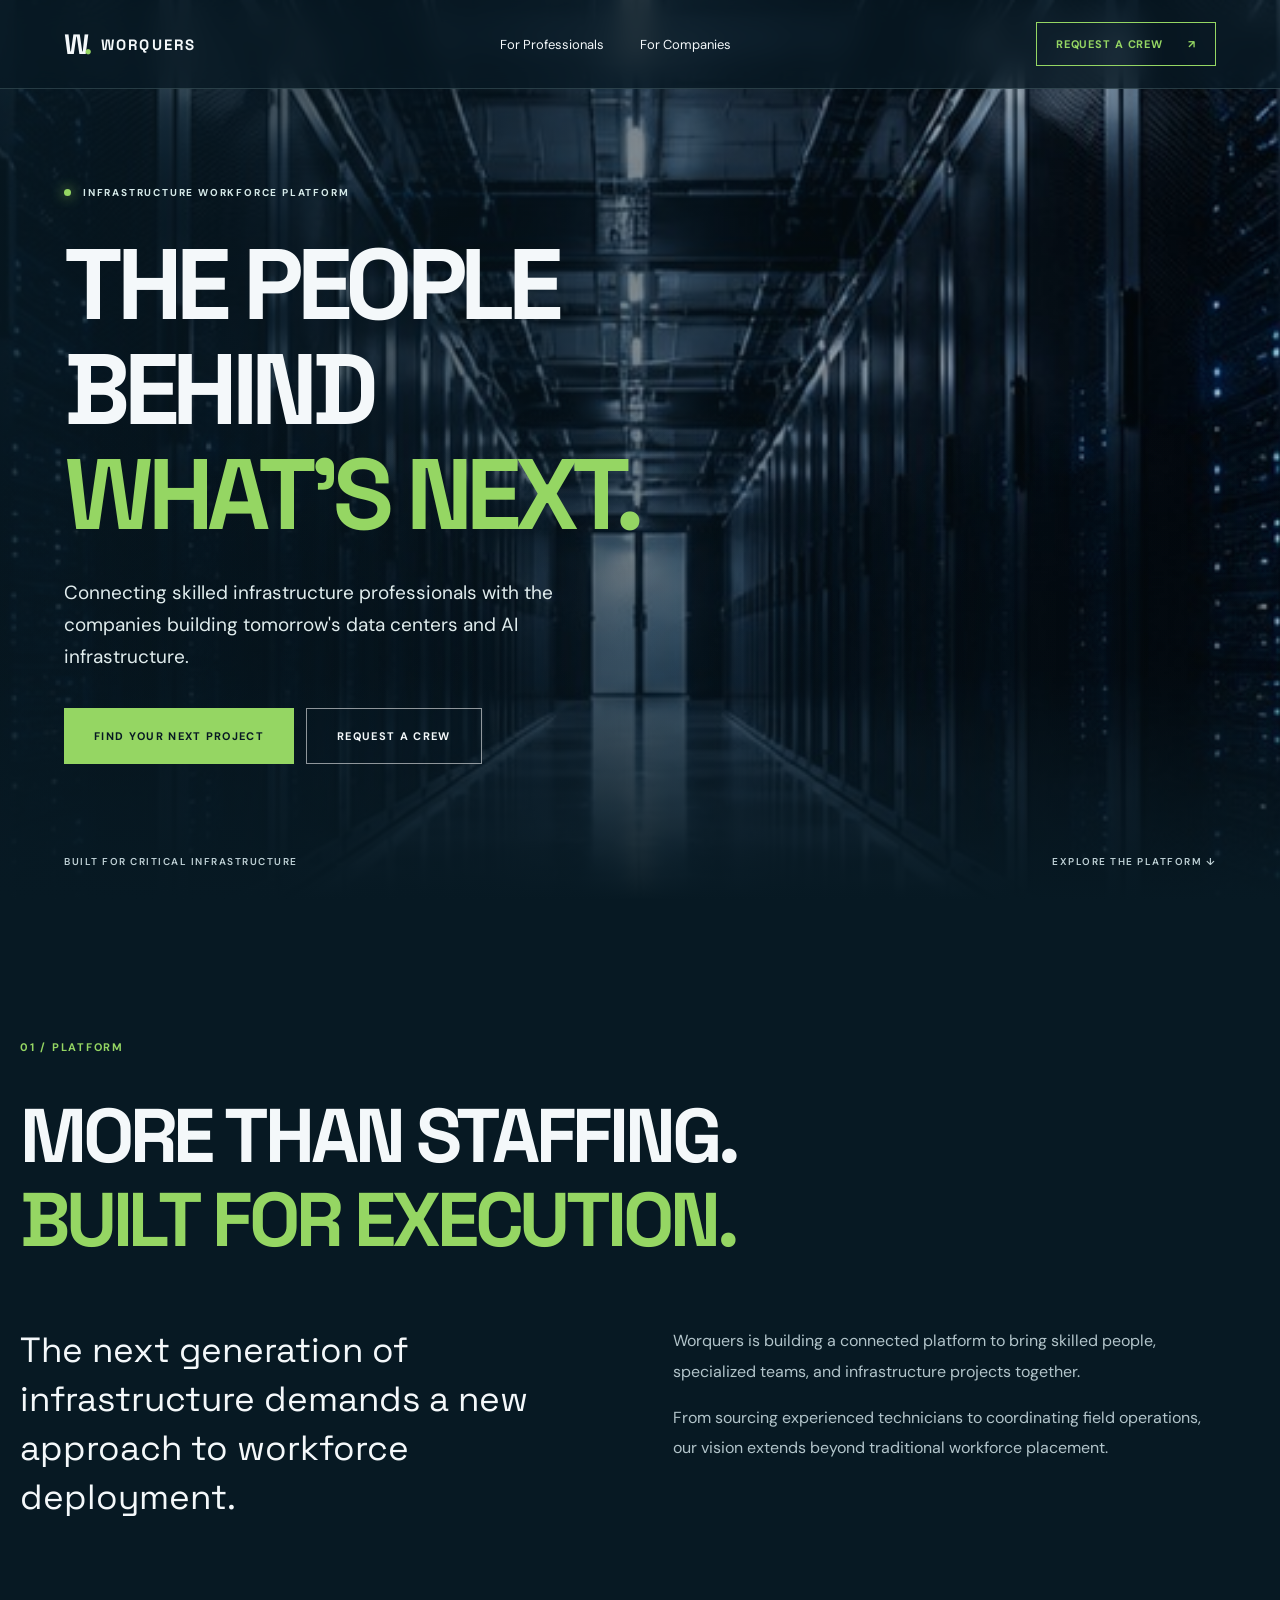
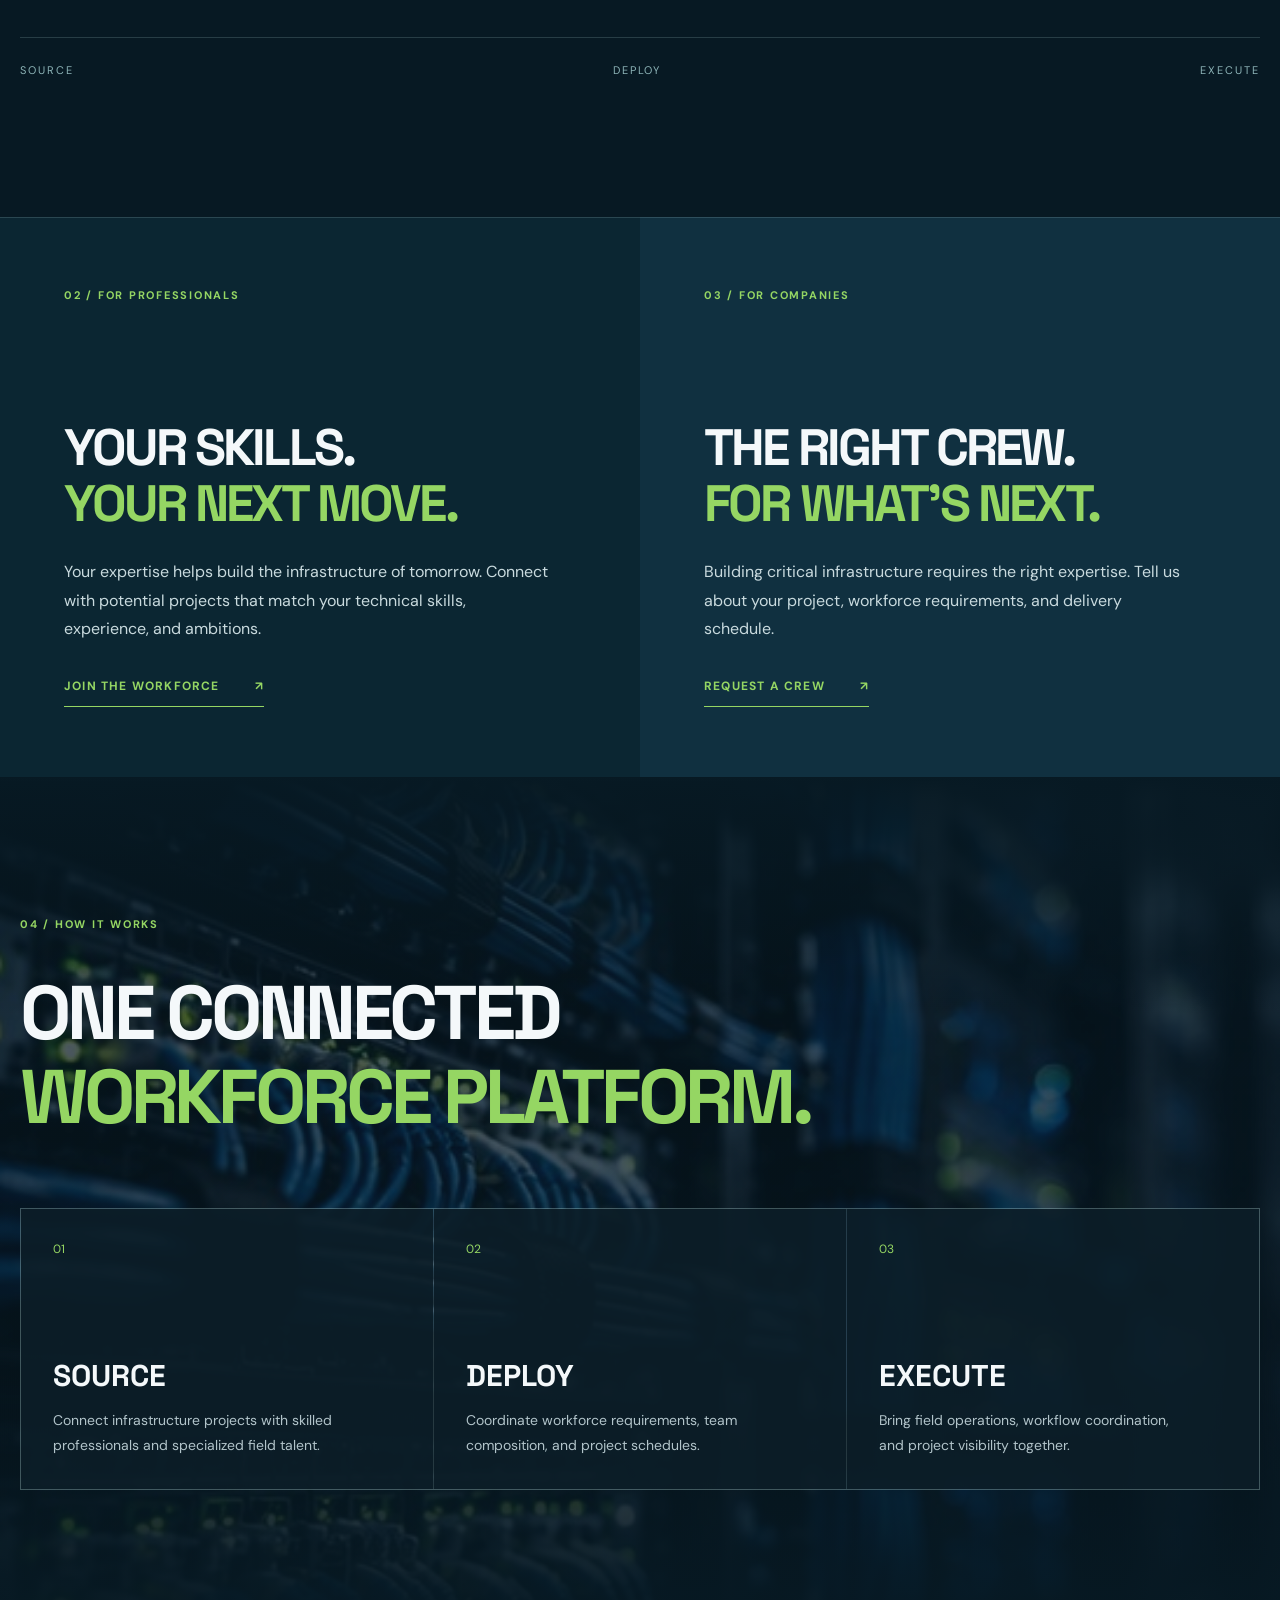
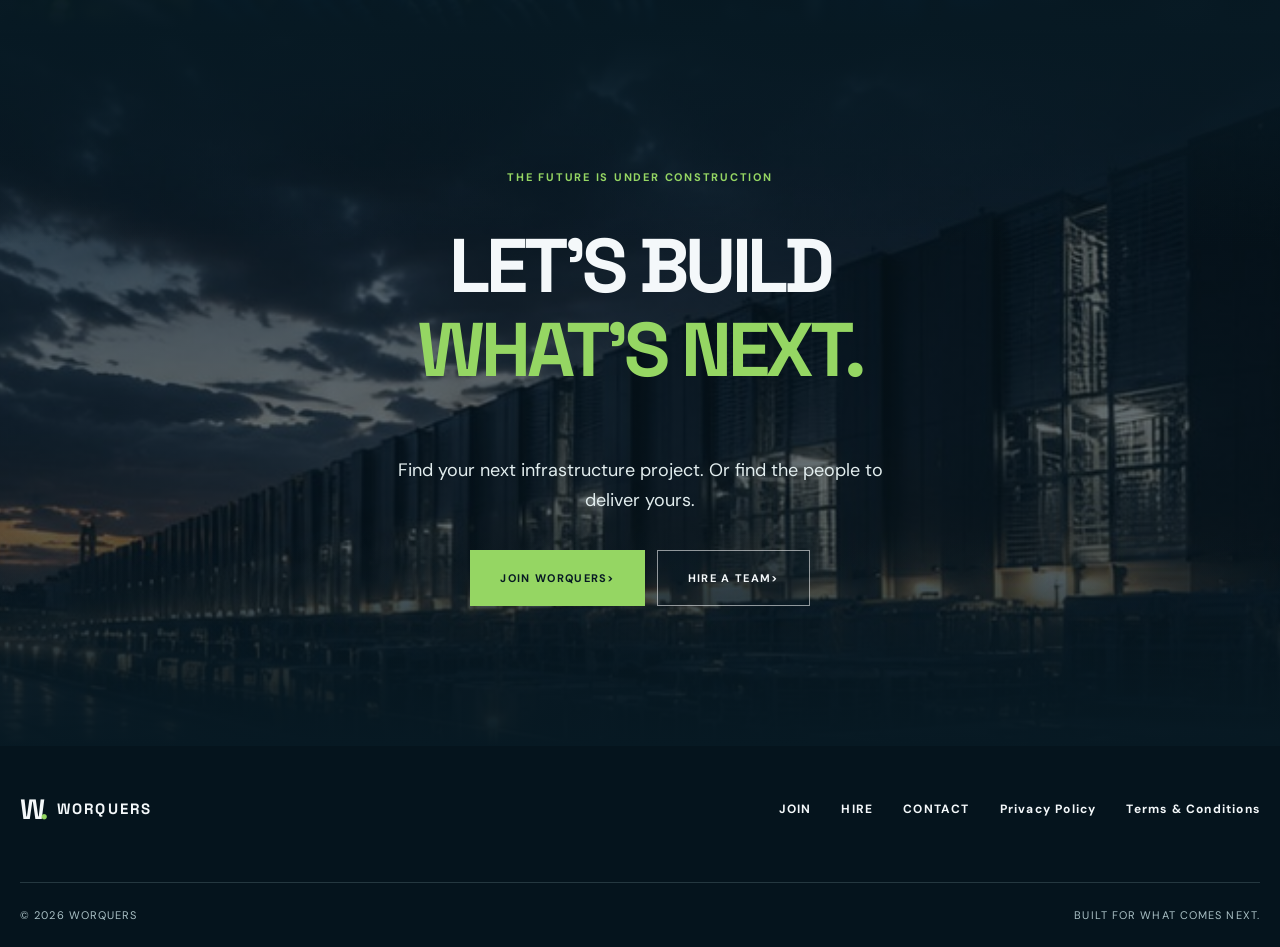
==== commit c4ccb14d: "supabase" ====
--- a/index.html
+++ b/index.html
@@ -48,9 +48,9 @@
       </a>
 
       <nav class="desktop-nav" aria-label="Main navigation">
-        <a href="#platform">Platform</a>
-        <a href="#professionals">For Professionals</a>
-        <a href="#companies">For Companies</a>
+        <!-- <a href="#platform">Platform</a> -->
+        <a href="join.html">For Professionals</a>
+        <a href="hire.html">For Companies</a>
       </nav>
 
       <a class="header-cta" href="mailto:hire@worquers.com?subject=Request%20a%20Crew">
@@ -63,13 +63,13 @@
         </summary>
 
         <nav aria-label="Mobile navigation">
-          <a href="#platform">Platform</a>
-          <a href="#professionals">For Professionals</a>
-          <a href="#companies">For Companies</a>
+          <!-- <a href="#platform">Platform</a> -->
+          <a href="join.html">For Professionals</a>
+          <a href="hire.html">For Companies</a>
           <a class="btn btn-primary" href="join.html">
             JOIN WORQUERS
           </a>
-          <a href="mailto:hire@worquers.com">Request a Crew</a>
+          <a href="hire.html">Request a Crew</a>
         </nav>
       </details>
 
@@ -113,7 +113,7 @@
               FIND YOUR NEXT PROJECT
             </a>
 
-            <a class="btn btn-outline" href="mailto:hire@worquers.com?subject=Request%20a%20Crew">
+            <a class="btn btn-outline" href="hire.html">
               REQUEST A CREW
             </a>
 
@@ -239,7 +239,7 @@
             delivery schedule.
           </p>
 
-          <a class="inline-link" href="mailto:hire@worquers.com?subject=Workforce%20Inquiry">
+          <a class="inline-link" href="hire.html">
             REQUEST A CREW <span>↗</span>
           </a>
 
@@ -334,7 +334,7 @@
             JOIN WORQUERS <span>></span>
           </a>
 
-          <a class="btn btn-outline" href="mailto:hire@worquers.com?subject=Request%20a%20Crew">
+          <a class="btn btn-outline" href="hire.html">
             HIRE A TEAM <span>></span>
           </a>
 
@@ -361,7 +361,7 @@
       <div class="footer-links">
 
         <a href="join.html">JOIN</a>
-        <a href="mailto:hire@worquers.com">HIRE</a>
+        <a href="hire.html">HIRE</a>
         <a href="mailto:info@worquers.com">CONTACT</a>
         <a href="privacy.html">Privacy Policy</a>
         <a href="terms.html">Terms & Conditions</a>
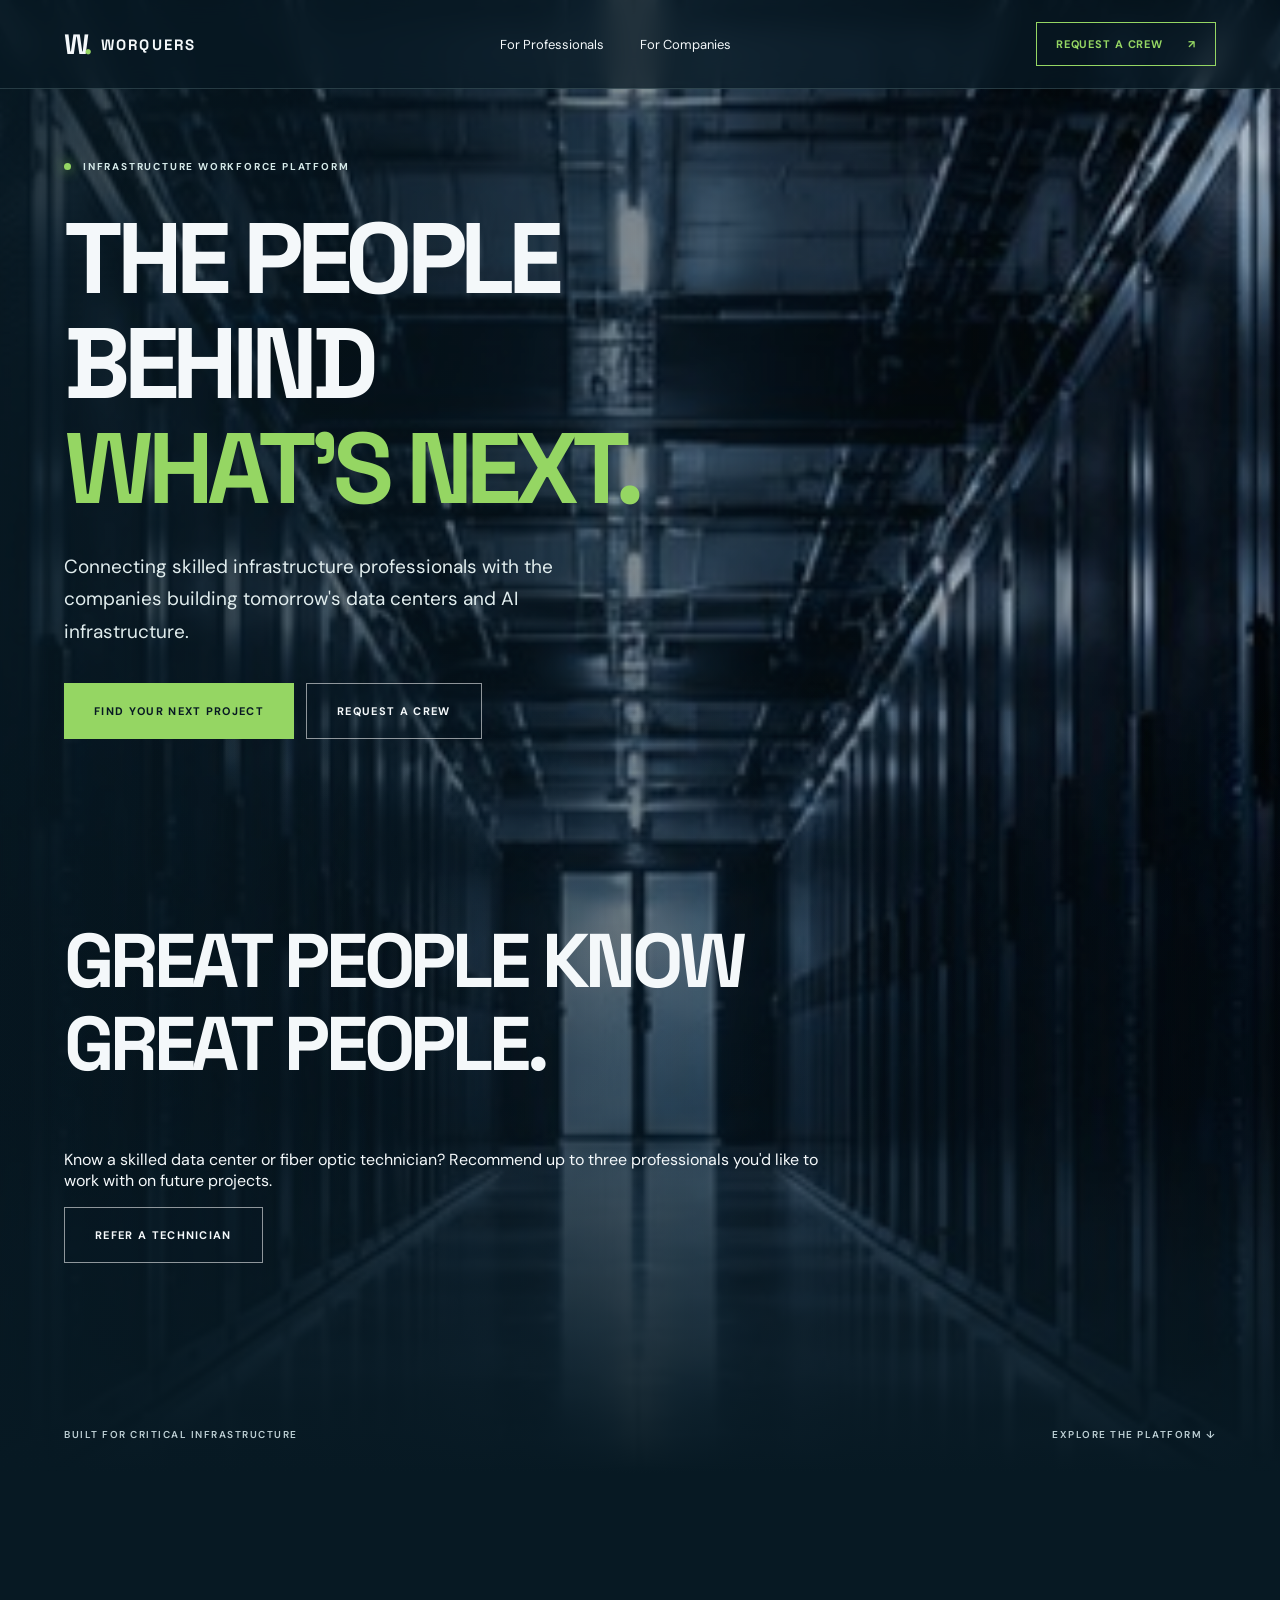
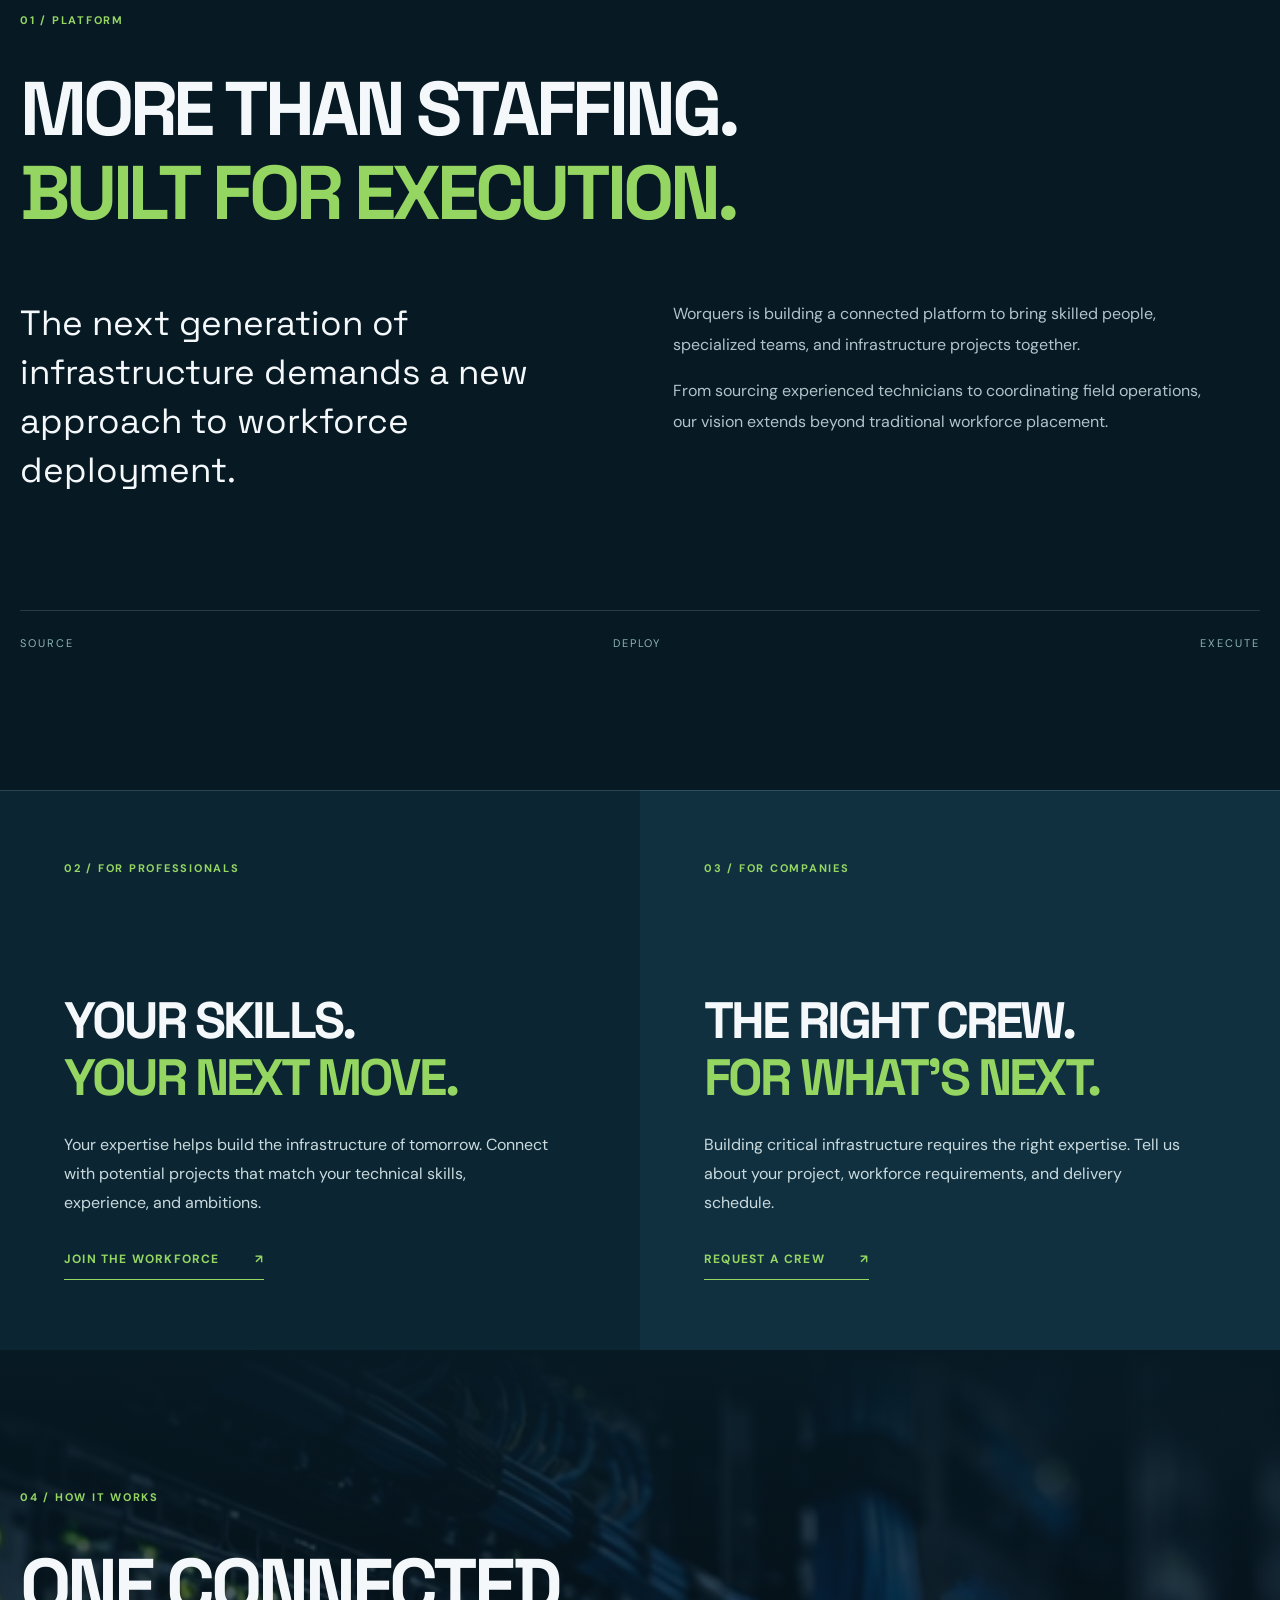
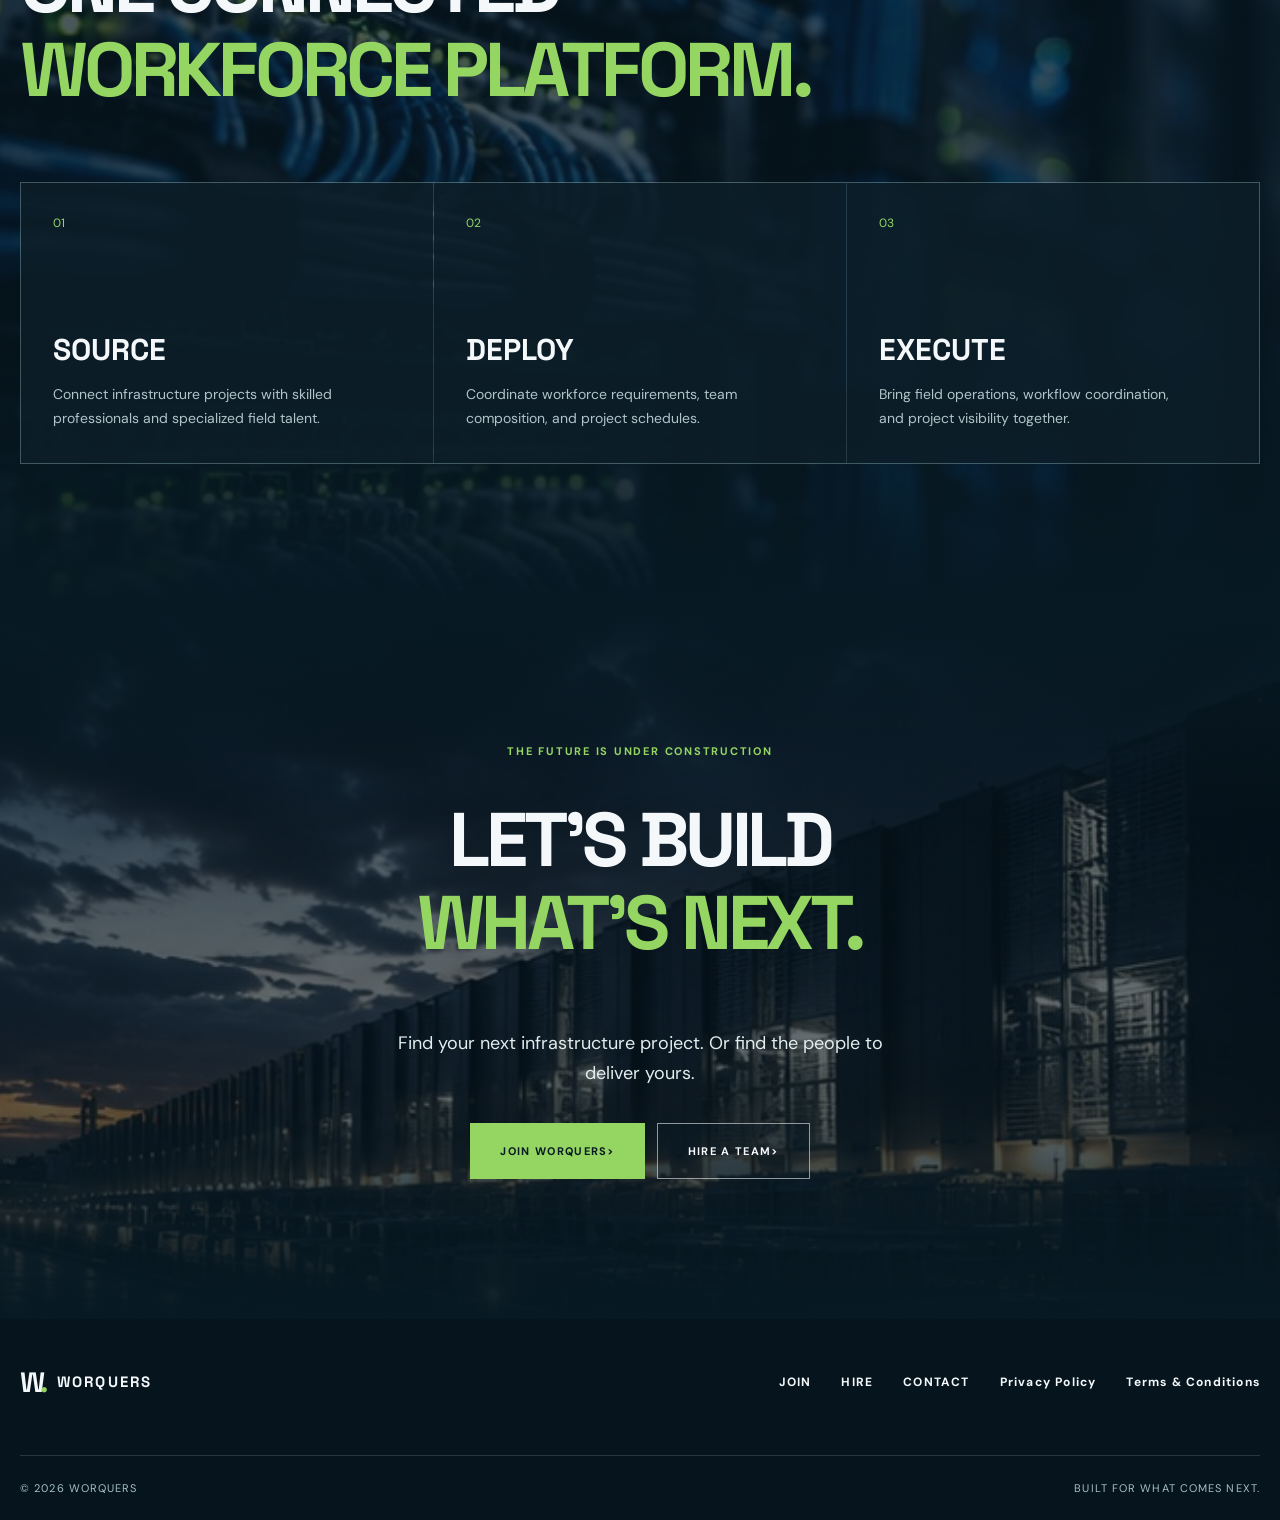
==== commit 38618357: "referral" ====
--- a/index.html
+++ b/index.html
@@ -53,7 +53,7 @@
         <a href="hire.html">For Companies</a>
       </nav>
 
-      <a class="header-cta" href="mailto:hire@worquers.com?subject=Request%20a%20Crew">
+      <a class="header-cta" href="hire.html">
         REQUEST A CREW <span>↗</span>
       </a>
 
@@ -69,7 +69,9 @@
           <a class="btn btn-primary" href="join.html">
             JOIN WORQUERS
           </a>
+
           <a href="hire.html">Request a Crew</a>
+
         </nav>
       </details>
 
@@ -117,7 +119,29 @@
               REQUEST A CREW
             </a>
 
+
           </div>
+
+
+          <section class="referral-section">
+            <div class="referral-content">
+              <h2>GREAT PEOPLE KNOW GREAT PEOPLE.</h2>
+
+              <p>
+                Know a skilled data center or fiber optic technician?
+                Recommend up to three professionals you'd like to
+                work with on future projects.
+              </p>
+
+              <a href="refer.html" class="btn btn-outline">
+                REFER A TECHNICIAN
+              </a>
+            </div>
+          </section>
+
+
+
+
 
         </div>
 
--- a/style.css
+++ b/style.css
@@ -812,4 +812,20 @@
 
 .footer-legal a:hover {
     color: #95d663;
+}
+
+/* More separation before Refer a Technician section */
+.referral-section {
+    margin-top: 100px;
+    padding-top: 80px;
+    padding-bottom: 100px;
+}
+
+/* Mobile spacing */
+@media (max-width: 768px) {
+    .referral-section {
+        margin-top: 60px;
+        padding-top: 60px;
+        padding-bottom: 70px;
+    }
 }
